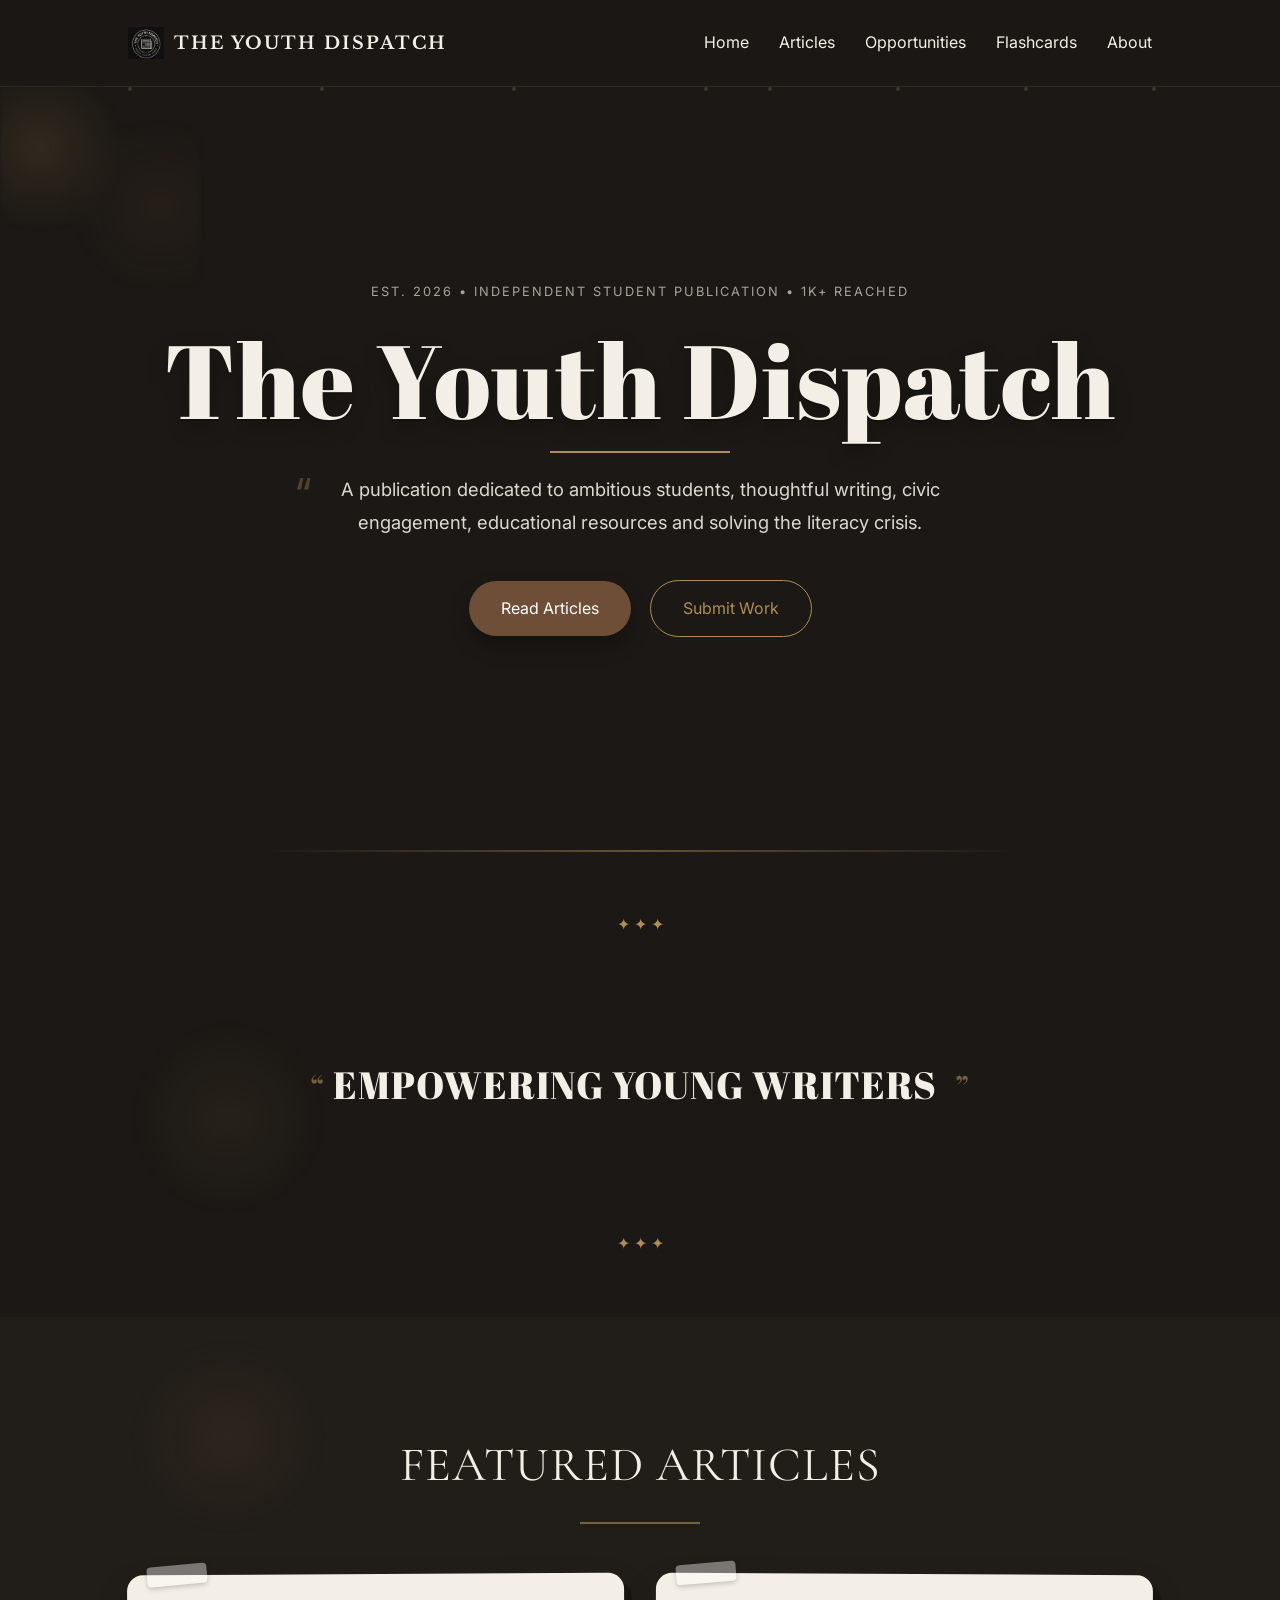
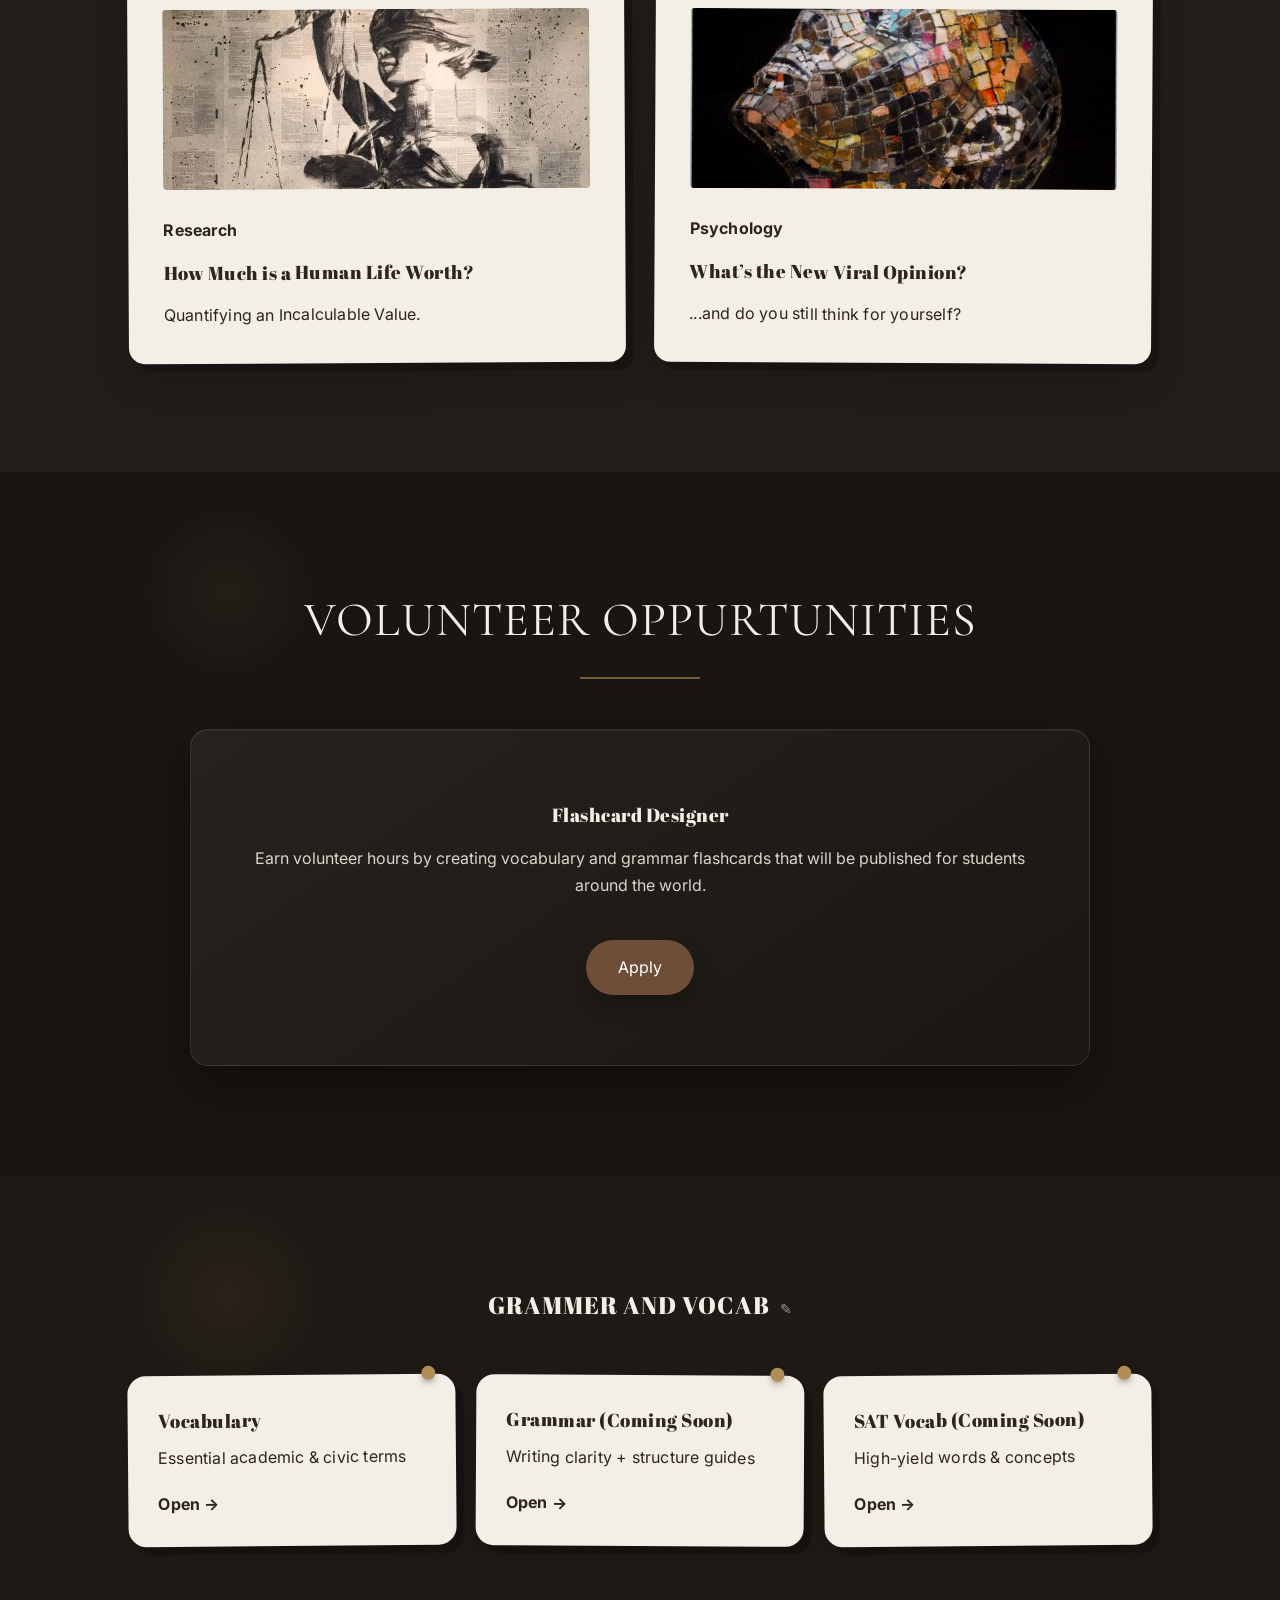
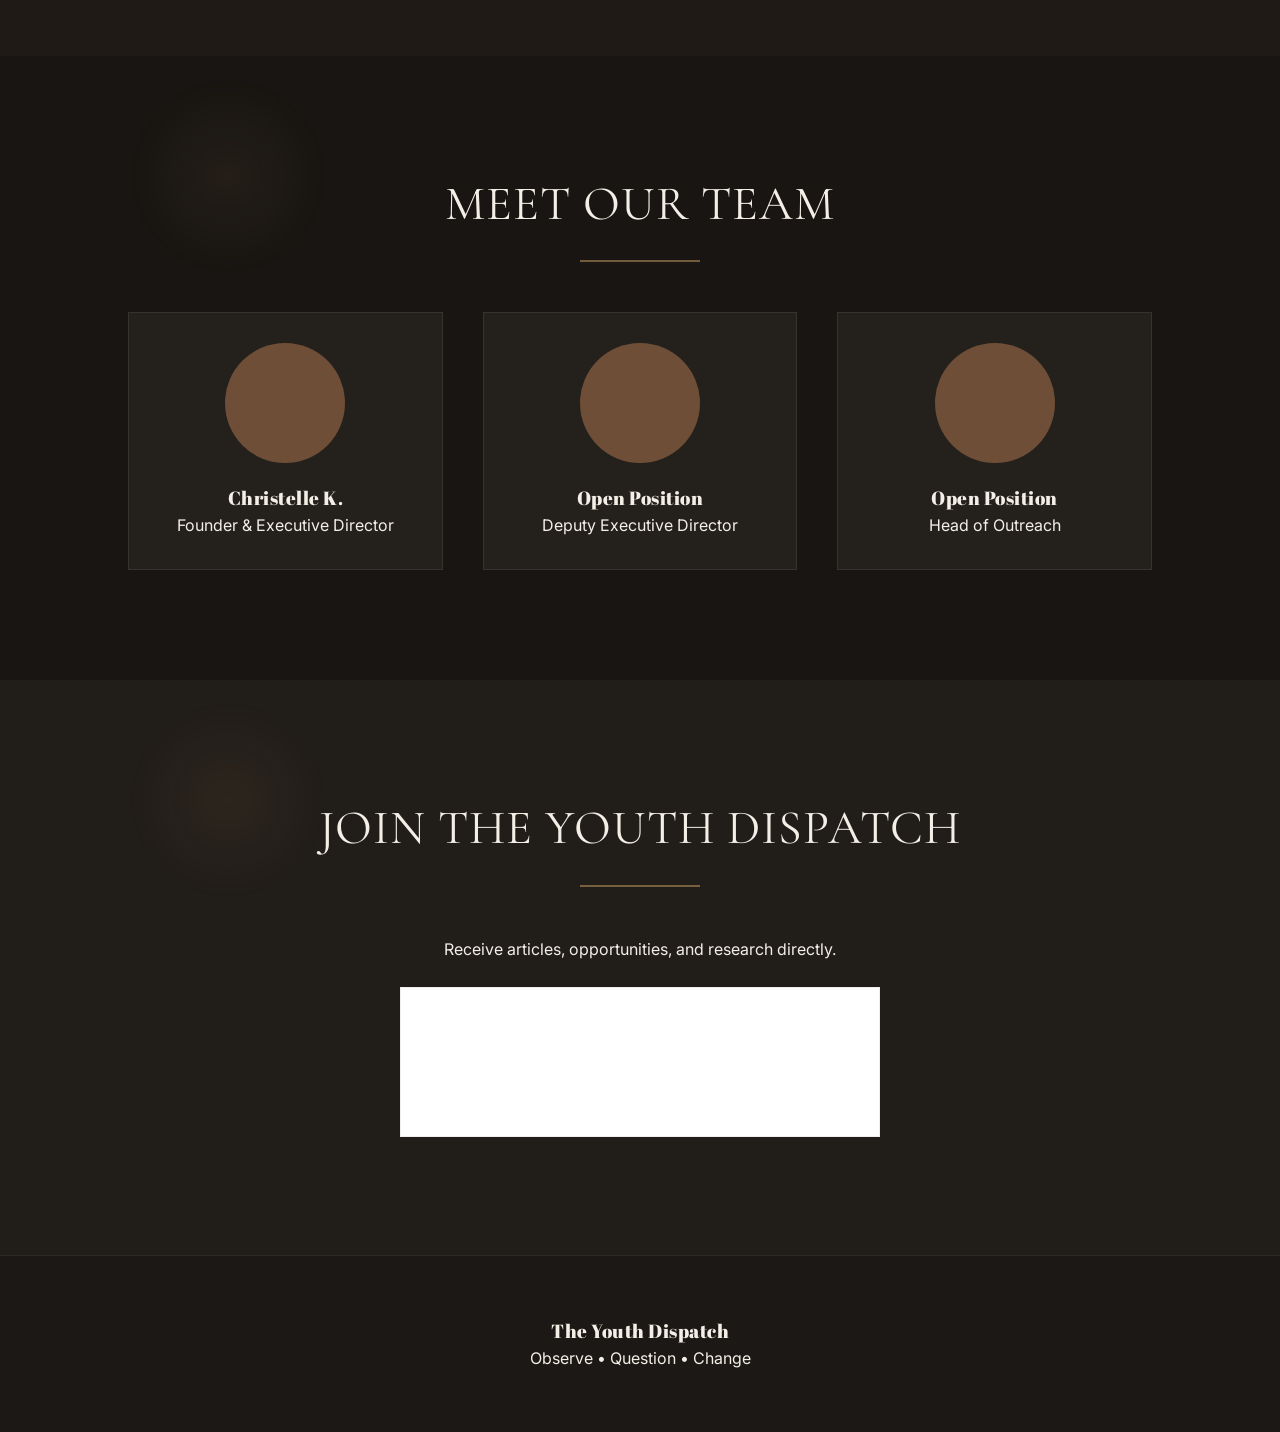
==== index.html @ a137437c "Remove extra newline before closing body tag" ====
<!DOCTYPE html>
<html lang="en">
<head>
<meta charset="UTF-8">
<meta name="viewport" content="width=device-width, initial-scale=1.0">
    
<title>The Youth Dispatch</title>

<link rel="stylesheet" href="style.css">
    
<link href="https://fonts.googleapis.com/css2?family=Abril+Fatface&display=swap" rel="stylesheet">
<link href="https://fonts.googleapis.com/css2?family=Cormorant+Garamond:wght@400;500;600;700&family=Libre+Baskerville:wght@400;700&family=Inter:wght@300;400;500&display=swap" rel="stylesheet">
<link href="https://fonts.googleapis.com/css2?family=Abril+Fatface&display=swap" rel="stylesheet">
</head>

<body>

<nav>
    <div class="logo-container">
    <img src="images/logo.png" class="logo-img">
    <div class="logo">THE YOUTH DISPATCH</div>
</div>

    <ul>
        <li><a href="index.html">Home</a></li>
<li><a href="articles.html">Articles</a></li>
<li><a href="opportunities.html">Opportunities</a></li>
<li><a href="flashcards.html">Flashcards</a></li>
<li><a href="about.html">About</a></li>
    </ul>
</nav>

<section class="hero">
<div class="particles">
  <span></span>
  <span></span>
  <span></span>
  <span></span>
  <span></span>
  <span></span>
  <span></span>
  <span></span>
</div>
    <div class="hero-content">

        <p class="edition">
 EST. 2026 • INDEPENDENT STUDENT PUBLICATION • 1K+ REACHED
</p>
        <h1>
           The Youth Dispatch
        </h1>

        <p class="subtitle">
            A publication dedicated to ambitious students,
            thoughtful writing, civic engagement,
            educational resources and solving the literacy crisis.
        </p>

<div class="hero-buttons">
    <a href="articles.html" class="btn">Read Articles</a> 
    <a href="submit.html" class="outline-btn">Submit Work</a> 
</div>
    </div>

</section>
    
<div class="divider">
✦ ✦ ✦
</div>
    
<section class="quote">

    <h2>
    Empowering Young Writers
    </h2>

</section>
    
<div class="divider">
✦ ✦ ✦
</div>
    
<section class="featured reveal">

    <h2>Featured Articles</h2>

    <div class="cards">

       <div class="cards">

    <a href="articles/human-life-value.html" class="card">
        <img src="images/life-worth.jpg" class="article-thumb">
        <span>Research</span>
        <h3>How Much is a Human Life Worth?</h3>
        <p>Quantifying an Incalculable Value.</p>
    </a>

    <a href="articles/viral-opinion.html" class="card">
        <img src="images/viral-opinion.jpg" class="article-thumb">
        <span>Psychology</span>
        <h3>What’s the New Viral Opinion?</h3>
        <p>...and do you still think for yourself?</p>
    </a>

</div>

</section>

<section class="opportunity">

    <h2>Volunteer Oppurtunities</h2>

    <div class="opportunity-card">
        <h3>Flashcard Designer</h3>

        <p>
          Earn volunteer hours by creating vocabulary and grammar flashcards that will be published for students around the world.
        </p>

        <a href="https://docs.google.com/forms/d/e/1FAIpQLSemqC6NkxtMwnNIuoJv3uPLHJVHz5WD8I9kHKf4zxJgPSCjNw/viewform?usp=sharing&ouid=114532256210202886837" class="btn">Apply</a>
    </div>

</section>

<section class="index-section reveal">

    <h2>Grammer and Vocab</h2>

    <div class="index-grid">

        <a href="vocabulary.html" class="index-card">
            <h3>Vocabulary</h3>
            <p>Essential academic & civic terms</p>
            <span>Open →</span>
        </a>

        <a href="grammar.html" class="index-card">
            <h3>Grammar (Coming Soon)</h3>
            <p>Writing clarity + structure guides</p>
            <span>Open →</span>
        </a>

        <a href="sat.html" class="index-card">
            <h3>SAT Vocab (Coming Soon)</h3>
            <p>High-yield words & concepts</p>
            <span>Open →</span>
        </a>

    </div>

</section>

<section class="contributors reveal">

    <h2>Meet Our Team</h2>

    <div class="contributors-grid">

        <div class="person">
            <div class="circle"></div>
            <h3>Christelle K.</h3>
            <p>Founder & Executive Director</p>
        </div>

        <div class="person">
            <div class="circle"></div>
            <h3>Open Position</h3>
            <p>Deputy Executive Director</p>
        </div>

        <div class="person">
            <div class="circle"></div>
            <h3>Open Position</h3>
            <p>Head of Outreach</p>
        </div>
        
    </div>

</section>

<section class="newsletter">

    <h2>Join The Youth Dispatch</h2>

    <p>Receive articles, opportunities, and research directly.</p>

    <div style="max-width: 480px; margin: 0 auto;">
        <iframe 
            src="https://theyouthdispatch.substack.com/embed"
            style="width: 100%; height: 150px; border: 1px solid #EEE; background: white;"
            frameborder="0"
            scrolling="no">
        </iframe>
    </div>

</section>

<footer>

    <h3>The Youth Dispatch</h3>

    <p>
        Observe • Question • Change
    </p>

</footer>
<script>
const reveals = document.querySelectorAll(".reveal");

window.addEventListener("scroll", () => {
    for (let el of reveals){
        const top = el.getBoundingClientRect().top;
        const windowHeight = window.innerHeight;

        if(top < windowHeight - 100){
            el.classList.add("active");
        }
    }
});
</script>

</body>
</html>
---- style.css ----
:root{
    --background:#1b1815;
    --secondary:#27221d;

    --paper:#f4efe6;
    --paper-dark:#e4dbcc;

    --brown:#6f4e37;
    --gold:#b08d57;

    --text:#2d241c;
}

*{
    margin:0;
    padding:0;
    box-sizing:border-box;
}

html{
    scroll-behavior:smooth;
}

body{
    background:var(--background);
    color:var(--paper);
    font-family:'Inter',sans-serif;
}

h1, h2, h3{
    font-family:'Abril Fatface', serif;
    letter-spacing:0.5px;
    font-weight:400;
}

nav{
    display:flex;
    justify-content:space-between;
    align-items:center;

    padding:25px 10%;

    border-bottom:1px solid rgba(255,255,255,.08);

    position:sticky;
    top:0;

    z-index:9999;

    backdrop-filter:blur(10px);
    background:rgba(27,24,21,.95);
}

.logo{
    font-family:'Libre Baskerville', serif;
    letter-spacing:2px;
    font-size:1.1rem;
    font-weight:700;
}

nav ul{
    display:flex;
    gap:30px;
    list-style:none;
    align-items:center;
}

nav ul li{
    position:relative;
}

nav a{
    color:var(--paper);
    text-decoration:none;

    display:inline-block;
    position:relative;

    padding:5px 0;
}

nav a::after{
    content:"";
    position:absolute;

    left:0;
    bottom:0;

    width:100%;
    height:2px;

    background:var(--gold);

    transform:scaleX(0);
    transform-origin:left;

    transition:transform .3s ease;
}

nav a:hover::after{
    transform:scaleX(1);
}
.hero{
    min-height:85vh;

    display:flex;
    justify-content:center;
    align-items:center;

    text-align:center;

    padding:40px;
    
     position:relative;
    overflow:hidden;
}

.hero::before{
    content:"";
    position:absolute;
    inset:0;
    background:
        radial-gradient(circle at 20% 30%, rgba(176,141,87,.15), transparent 40%),
        radial-gradient(circle at 80% 60%, rgba(111,78,55,.12), transparent 45%);
    pointer-events:none;
}

.hero::after{
    content:"";
    position:absolute;
    bottom:0;
    left:50%;
    transform:translateX(-50%);
    width:60%;
    height:2px;
    background:linear-gradient(90deg, transparent, var(--gold), transparent);
    opacity:.5;
}

.hero-content{
    max-width:1200px;
    margin-top:-20px;
}

.edition{
    color:rgba(244,239,230,.65);
    letter-spacing:2px;
    font-size:.8rem;
    margin-bottom:25px;
    text-transform:uppercase;
}

.hero h1{
    font-family:'Abril Fatface', serif;

    font-size:clamp(4.5rem, 9vw, 6.5rem);
    
    font-weight:400;

    line-height:1;

    margin-bottom:20px;

    letter-spacing:1px;

    animation:fadeUp 1.5s ease;

    text-shadow:
        0 2px 0 rgba(0,0,0,.2),
        0 8px 20px rgba(0,0,0,.25);
}

.hero h1::after{
    content:"";

    display:block;

    width:180px;
    height:2px;

    background:var(--gold);

    margin:20px auto;
}

@keyframes fadeUp{
    from{
        opacity:0;
        transform:translateY(40px);
    }

    to{
        opacity:1;
        transform:translateY(0);
    }
}

.subtitle{
    font-size:1.15rem;
    line-height:1.8;
    opacity:.9;
    max-width:650px;
    margin:0 auto;
    padding:0 10px;
    position:relative;
}

.subtitle::before{
    content:"“";
    font-size:3rem;
    color:var(--gold);
    position:absolute;
    left:-20px;
    top:-20px;
    opacity:.4;
}

.hero-buttons{
    margin-top:40px;
}

.btn{
    background:var(--brown);
    color:white;

    padding:15px 32px;

    border:none;
    cursor:pointer;

    text-decoration:none;

    display:inline-block;

    border-radius:999px; /* THIS makes it fully round pill style */

    transition:.3s ease;

    box-shadow:0 10px 20px rgba(0,0,0,.25);
}

.btn:hover{
    transform:translateY(-4px) scale(1.03);
    background:#5a3d2c;
}

.outline-btn{
    border:1px solid var(--gold);
    color:var(--gold);

    padding:15px 32px;

    text-decoration:none;

    margin-left:15px;

    display:inline-block;

    border-radius:999px;

    transition:.3s ease;
}

.outline-btn:hover{
    background:var(--gold);
    color:black;

    transform:translateY(-4px) scale(1.03);
}
section{
    padding:110px 10%;
    position:relative;
}

.quote{
    text-align:center;
    padding:60px 10%;
    margin:0;
}

.quote h2{
    font-size:2.4rem;
    max-width:700px;
    margin:auto;
    line-height:1.4;
}

.quote h2::before,
.quote h2::after{
    content:"“";
    color:var(--gold);
    font-size:2rem;
    opacity:.6;
}

.quote h2::after{
    content:"”";
}

.featured h2,
.opportunity h2,
.flashcards h2,
.contributors h2,
.newsletter h2{
    text-align:center;
    margin-bottom:50px;

    font-family:'Cormorant Garamond',serif;
    font-size:3rem;
}

.cards{
    display:grid;
    grid-template-columns:repeat(auto-fit,minmax(300px,1fr));
    gap:30px;
}

.card::before{
    content:"";

    position:absolute;

    top:0;
    left:0;

    width:100%;
    height:4px;

    background:var(--gold);
}

.card{
    background:#f4efe6;
    color:#2d241c;

    padding:35px;

    border-radius:18px;

    position:relative;

    box-shadow:
        8px 8px 0 rgba(0,0,0,.25),
        0 15px 35px rgba(0,0,0,.15);

    transform:rotate(-0.5deg);

    transition:.3s ease;
}

.card::before{
    content:"";

    position:absolute;
    top:-10px;
    left:20px;

    width:60px;
    height:20px;

    background:rgba(255,255,255,.4);

    transform:rotate(-5deg);

    border-radius:4px;

    box-shadow:0 2px 5px rgba(0,0,0,.2);
}

.card:hover{
    transform:translateY(-10px) rotate(0deg);
}

.card span{
    color:var(--brown);
    font-weight:bold;
}

.card h3{
    margin:15px 0;
}

.resource-grid{
    display:grid;
    grid-template-columns:repeat(auto-fit,minmax(220px,1fr));
    gap:25px;
}

.resource-card{
    background:var(--paper-dark);

    color:var(--text);

    padding:40px;

    text-align:center;

    transition:.3s;
}

.resource-card:hover{
    transform:translateY(-8px);
}

.contributors-grid{
    display:grid;
    grid-template-columns:repeat(auto-fit,minmax(250px,1fr));
    gap:40px;

    text-align:center;
}

.circle{
    width:120px;
    height:120px;

    background:var(--brown);

    border-radius:50%;

    margin:auto;
    margin-bottom:20px;
}

.newsletter{
    text-align:center;
}

.newsletter p{
    margin-bottom:25px;
}

.newsletter input{
    padding:15px;

    width:300px;

    max-width:90%;

    margin-bottom:20px;
}

footer{
    text-align:center;

    padding:60px;

    border-top:1px solid rgba(255,255,255,.08);
}

@media(max-width:768px){
    
.hero h1{
    font-size:4rem;
}

nav{
    flex-direction:column;
    gap:20px;
}

nav ul{
    flex-wrap:wrap;
    justify-content:center;
}
}

.particles{
    position:absolute;
    inset:0;
    overflow:hidden;
}

.particles span{
    position:absolute;
    width:4px;
    height:4px;
    background:rgba(184,141,87,.25); /* gold ink dust */
    border-radius:50%;
    animation:floatDust 18s linear infinite;
}

.particles span:nth-child(1){left:10%;animation-delay:0s;}
.particles span:nth-child(2){left:25%;animation-delay:3s;}
.particles span:nth-child(3){left:40%;animation-delay:6s;}
.particles span:nth-child(4){left:55%;animation-delay:9s;}
.particles span:nth-child(5){left:70%;animation-delay:12s;}
.particles span:nth-child(6){left:80%;animation-delay:4s;}
.particles span:nth-child(7){left:90%;animation-delay:8s;}
.particles span:nth-child(8){left:60%;animation-delay:2s;}

@keyframes floatDust{
    from{
        transform:translateY(100vh);
        opacity:0;
    }

    20%{
        opacity:1;
    }

    to{
        transform:translateY(-100px);
        opacity:0;
    }
}

.divider{
    text-align:center;
    margin:60px 0;
    position:relative;
    color:var(--gold);
}

.divider::before{
    content:"";
    position:absolute;
    top:50%;
    left:50%;
    transform:translate(-50%,-50%);

    width:60%;
    height:20px;

    background:
        repeating-linear-gradient(
            45deg,
            rgba(0,0,0,.05),
            rgba(0,0,0,.05) 2px,
            transparent 2px,
            transparent 6px
        );

    opacity:.2;
}

.reveal{
    opacity:0;
    transform:translateY(30px);
    transition:all .7s ease;
}

.reveal.active{
    opacity:1;
    transform:translateY(0);
}
.featured{
    background:#211d19;
}

.opportunity{
    background:#181512;
}

.contributors{
    background:#181512;
}

.newsletter{
    background:#211d19;
}
.featured h2::after,
.opportunity h2::after,
.contributors h2::after,
.newsletter h2::after{
    content:"";

    display:block;

    width:120px;
    height:2px;

    background:var(--gold);

    margin:18px auto 0;
}

.opportunity-card h3{
    color: var(--paper);
}

.opportunity-card .btn{
    margin-top:10px;
}

.article-thumb{
    width:100%;
    height:180px;

    object-fit:cover;

    margin-bottom:20px;

    border-radius:4px;
}

.card:hover .article-thumb{
    transform:scale(1.03);
    transition:.3s ease;
}
.index-section{
    text-align:center;
}

.index-grid{
    display:grid;
    grid-template-columns:repeat(auto-fit,minmax(220px,1fr));
    gap:20px;
    margin-top:50px;
}

.index-card::before{
    content:"";

    position:absolute;
    top:-8px;
    right:20px;

    width:14px;
    height:14px;

    background:#b08d57;

    border-radius:50%;

    box-shadow:0 3px 6px rgba(0,0,0,.3);
}

.card, .index-card, .opportunity-card, input, button{
    border-radius:16px;
}

.index-card{
    background:#f4efe6;
    color:#2d241c;

    padding:30px;

    border-radius:18px;

    box-shadow:
        8px 8px 0 rgba(0,0,0,.25),
        0 12px 30px rgba(0,0,0,.12);

    position:relative;

    transition:.3s ease;

    transform:rotate(0.6deg);
}

.index-card:nth-child(even){
    transform:rotate(-0.6deg);
}

.index-card:hover{
    transform:translateY(-8px) rotate(0deg);
}

.index-card h3{
    margin-bottom:10px;
    color:#6f4e37;
}

.index-card span{
    display:block;
    margin-top:20px;
    font-weight:bold;
    color:#b08d57;
}

body::before{
    content:"";
    position:fixed;
    inset:0;
    pointer-events:none;
    z-index:-1;

    background:
    radial-gradient(rgba(255,255,255,.08) 1px, transparent 1px);

    background-size:6px 6px;

    opacity:.04;
}

body::after{
    content:"";
    position:fixed;
    inset:0;
    pointer-events:none;
    z-index:-1;

    background-image:
        url("https://www.transparenttextures.com/patterns/paper-fibers.png");

    opacity:0.05;
}

body{
    line-height:1.6;
}

section{
    padding:110px 10%;
    position:relative;
}

h2{
    letter-spacing:1px;
    text-transform:uppercase;
}
.logo-container{
    display:flex;
    align-items:center;
    gap:10px;
}

.logo-img{
    width:36px;
    height:36px;

    object-fit:contain;

    image-rendering: -webkit-optimize-contrast;
    image-rendering: crisp-edges;
}

.index-section{
    text-align:center;
    background:#1f1a16;
}

.opportunity-card{
    background: linear-gradient(145deg, #27221d, #1a1612);
    text-align:center;

    padding:70px 50px;

    border:1px solid rgba(255,255,255,.10);
    border-radius:18px;

    max-width:900px;
    margin:0 auto;

    box-shadow:
        0 20px 50px rgba(0,0,0,.35),
        inset 0 1px 0 rgba(255,255,255,.05);
}

.opportunity-card h3{
    color: var(--paper);
    margin-bottom:15px;
}

.opportunity-card p{
    color: rgba(244, 239, 230, 0.88);
    line-height:1.7;
    margin-bottom:30px;
}

.index-card:nth-child(odd){
    transform:rotate(-0.5deg);
}

.index-card:nth-child(even){
    transform:rotate(0.5deg);
}

.person{
    background:rgba(244,239,230,0.05);
    padding:30px;
    border:1px solid rgba(255,255,255,.08);
    transition:.3s;
}

.person:hover{
    transform:translateY(-6px);
    background:rgba(244,239,230,0.08);
}

section::before{
    content:"";
    position:absolute;
    width:200px;
    height:200px;
    background:radial-gradient(circle, rgba(176,141,87,.08), transparent 70%);
    top:20px;
    left:10%;
    filter:blur(2px);
    pointer-events:none;
}

h2{
    position:relative;
}

h2::after{
    content:"✎";
    font-size:14px;
    margin-left:10px;
    opacity:.6;
}

.card,
.index-card{
    transform:rotate(-0.3deg);
    transition:.35s ease;
}

.card:nth-child(even),
.index-card:nth-child(even){
    transform:rotate(0.3deg);
}

.card:hover,
.index-card:hover{
    transform:translateY(-10px) rotate(0deg);
    box-shadow:14px 14px 0 rgba(0,0,0,.25);
}

.index-card{
    text-align:left;
}

.card, .index-card{
    letter-spacing:0.2px;
}

.particles,
.hero::before,
.hero::after{
    pointer-events: none;
}

.card,
.index-card {
    display: block;
    text-decoration: none;
    color: inherit;
}

a.card,
a.index-card {
    display: block;
    text-decoration: none;
    color: #2d241c;
}

.card span,
.card h3,
.card p,
.index-card span,
.index-card h3,
.index-card p {
    color: inherit;
}

.search-bar{
    width:100%;
    max-width:600px;

    padding:18px 25px;

    background:#27221d;
    color:#f4efe6;

    border:1px solid rgba(255,255,255,.1);
    border-radius:999px;

    font-size:1rem;

    outline:none;

    transition:.3s ease;
}

.search-bar:focus{
    border-color:#b08d57;

    box-shadow:0 0 0 3px rgba(176,141,87,.15);
}

.search-bar::placeholder{
    color:rgba(244,239,230,.5);
}

.article{
    max-width:800px;
    margin:auto;
    padding:80px 20px;
}

.article-header{
    text-align:center;
    margin-bottom:50px;
}

.article-category{
    letter-spacing:2px;
    font-size:.8rem;
    opacity:.6;
    text-transform:uppercase;
}

.article-title{
    font-size:3rem;
    margin:20px 0;
    font-family:'Abril Fatface', serif;
}

.article-subtitle{
    font-size:1.2rem;
    opacity:.8;
    margin-bottom:20px;
}

.article-meta{
    font-size:.9rem;
    opacity:.6;
}

.article-hero{
    width:100%;
    border-radius:12px;
    margin:40px 0;
}

.article-content{
    font-size:1.1rem;
    line-height:1.9;
}

.article-content p{
    margin-bottom:24px;
}

.article-image{
    width:100%;
    border-radius:12px;
    margin:30px 0;
    box-shadow:0 10px 30px rgba(0,0,0,.2);
}

/* Substack-style drop cap */
.dropcap::first-letter{
    font-size:3.5rem;
    float:left;
    line-height:1;
    padding-right:10px;
    font-family:'Abril Fatface', serif;
    color:var(--gold);
}

.submit-container{
    max-width:900px;
    margin:auto;
    text-align:center;
    padding:40px 20px;
}

.form-box{
    margin-top:40px;

    background:#211d19;
    border:1px solid rgba(255,255,255,.1);

    padding:20px;

    border-radius:18px;

    box-shadow:0 15px 40px rgba(0,0,0,.25);
}

#form-message{
    margin-top:15px;
    font-size:0.9rem;
}

.flash-hero{
    text-align:center;
    padding:90px 10% 60px;
}

.featured-deck{
    max-width:950px;
    margin:auto;
}

.featured-card{
    display:block;
    background:#f4efe6;
    color:#2d241c;
    padding:60px;
    text-decoration:none;
    border-radius:20px;
    box-shadow:0 18px 40px rgba(0,0,0,.2);
    transition:.3s;
}

.featured-card:hover{
    transform:translateY(-8px);
}

.featured-card span{
    color:#6f4e37;
    font-weight:bold;
    text-transform:uppercase;
    letter-spacing:1px;
}

.featured-card h2{
    margin:18px 0;
}

.open-link{
    margin-top:30px;
    color:#b08d57;
    font-weight:bold;
}

.deck-grid{
    display:grid;
    grid-template-columns:repeat(auto-fit,minmax(320px,1fr));
    gap:30px;
    max-width:950px;
    margin:60px auto;
}

.deck-card{
    background:#f4efe6;
    color:#2d241c;
    padding:40px;
    border-radius:18px;
    text-decoration:none;
    transition:.3s;
}

.deck-card:hover{
    transform:translateY(-8px);
}

.volunteer-banner{
    text-align:center;
    background:#211d19;
    padding:90px 10%;
}

/* FLASHCARD */

.flashcard{

    width:600px;
    height:420px;

    perspective:1400px;

    cursor:pointer;

    margin:auto;

}

.flashcard-inner{

    position:relative;

    width:100%;
    height:100%;

    transition:transform .65s cubic-bezier(.2,.8,.2,1);

    transform-style:preserve-3d;

}

.flashcard.flipped .flashcard-inner{

    transform:rotateY(180deg);

}

.flashcard-front,
.flashcard-back{

    position:absolute;

    width:100%;
    height:100%;

    overflow:hidden;

    border-radius:22px;

    background:#f4efe6;

    box-shadow:
        0 20px 45px rgba(0,0,0,.35);

    backface-visibility:hidden;

}

.flashcard-back{

    transform:rotateY(180deg);

}

.flashcard img{

    width:100%;
    height:100%;

    object-fit:contain;

    display:block;

}

.flashcard:hover{

    transform:translateY(-4px);

    transition:.25s;

}
.volunteer-banner p{
    max-width:650px;
    margin:25px auto;
}
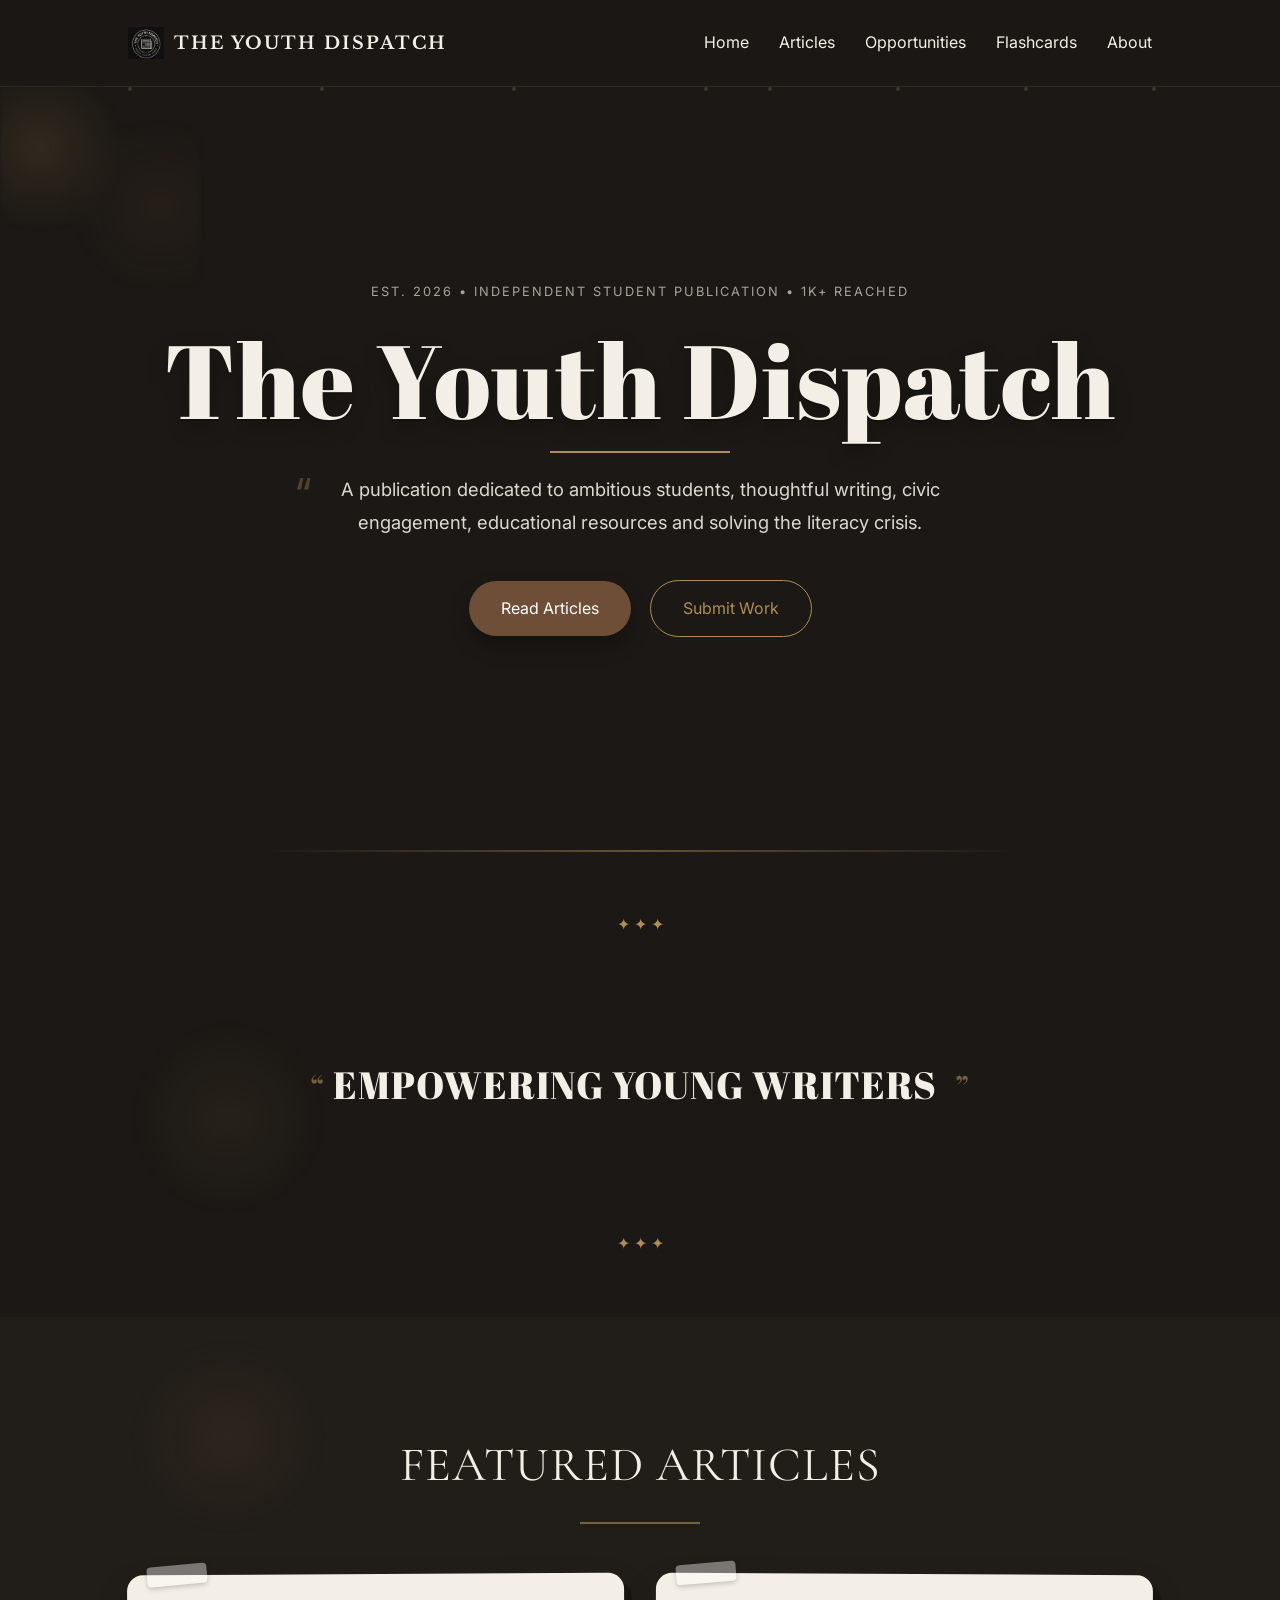
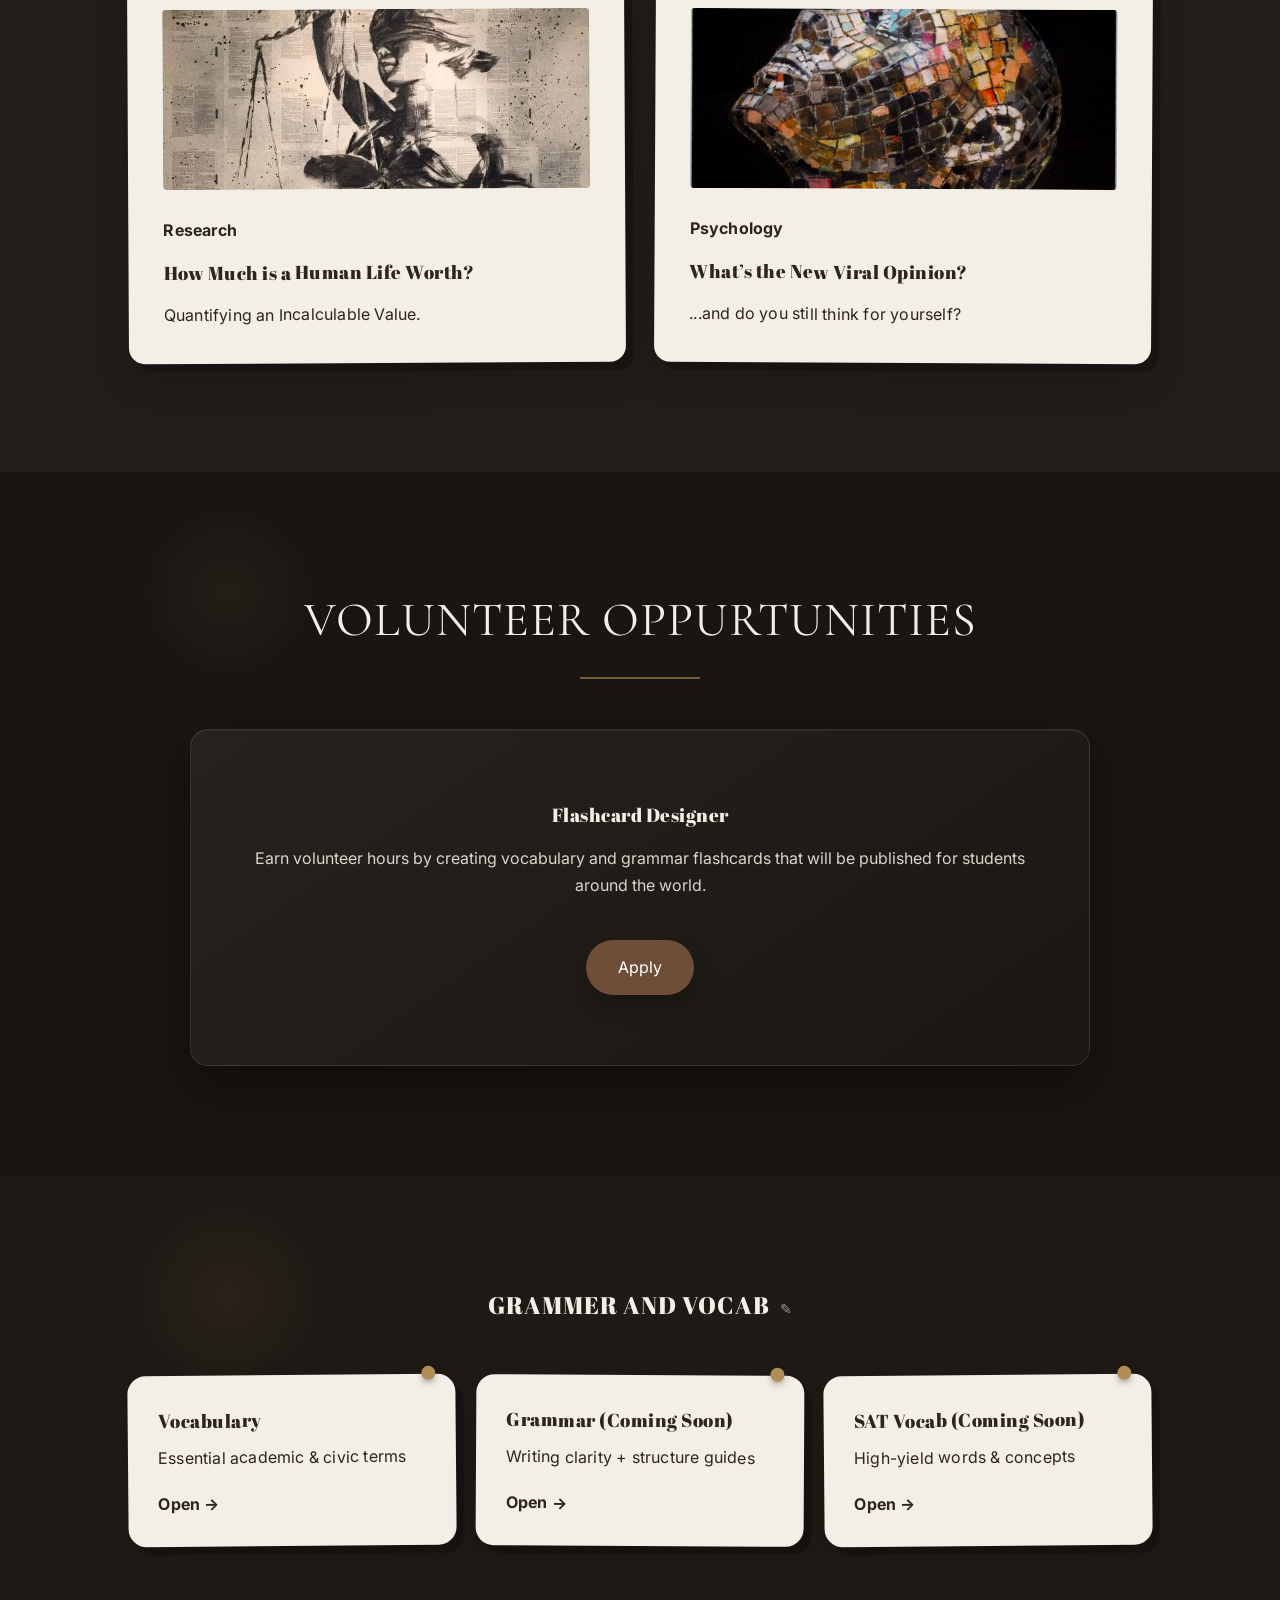
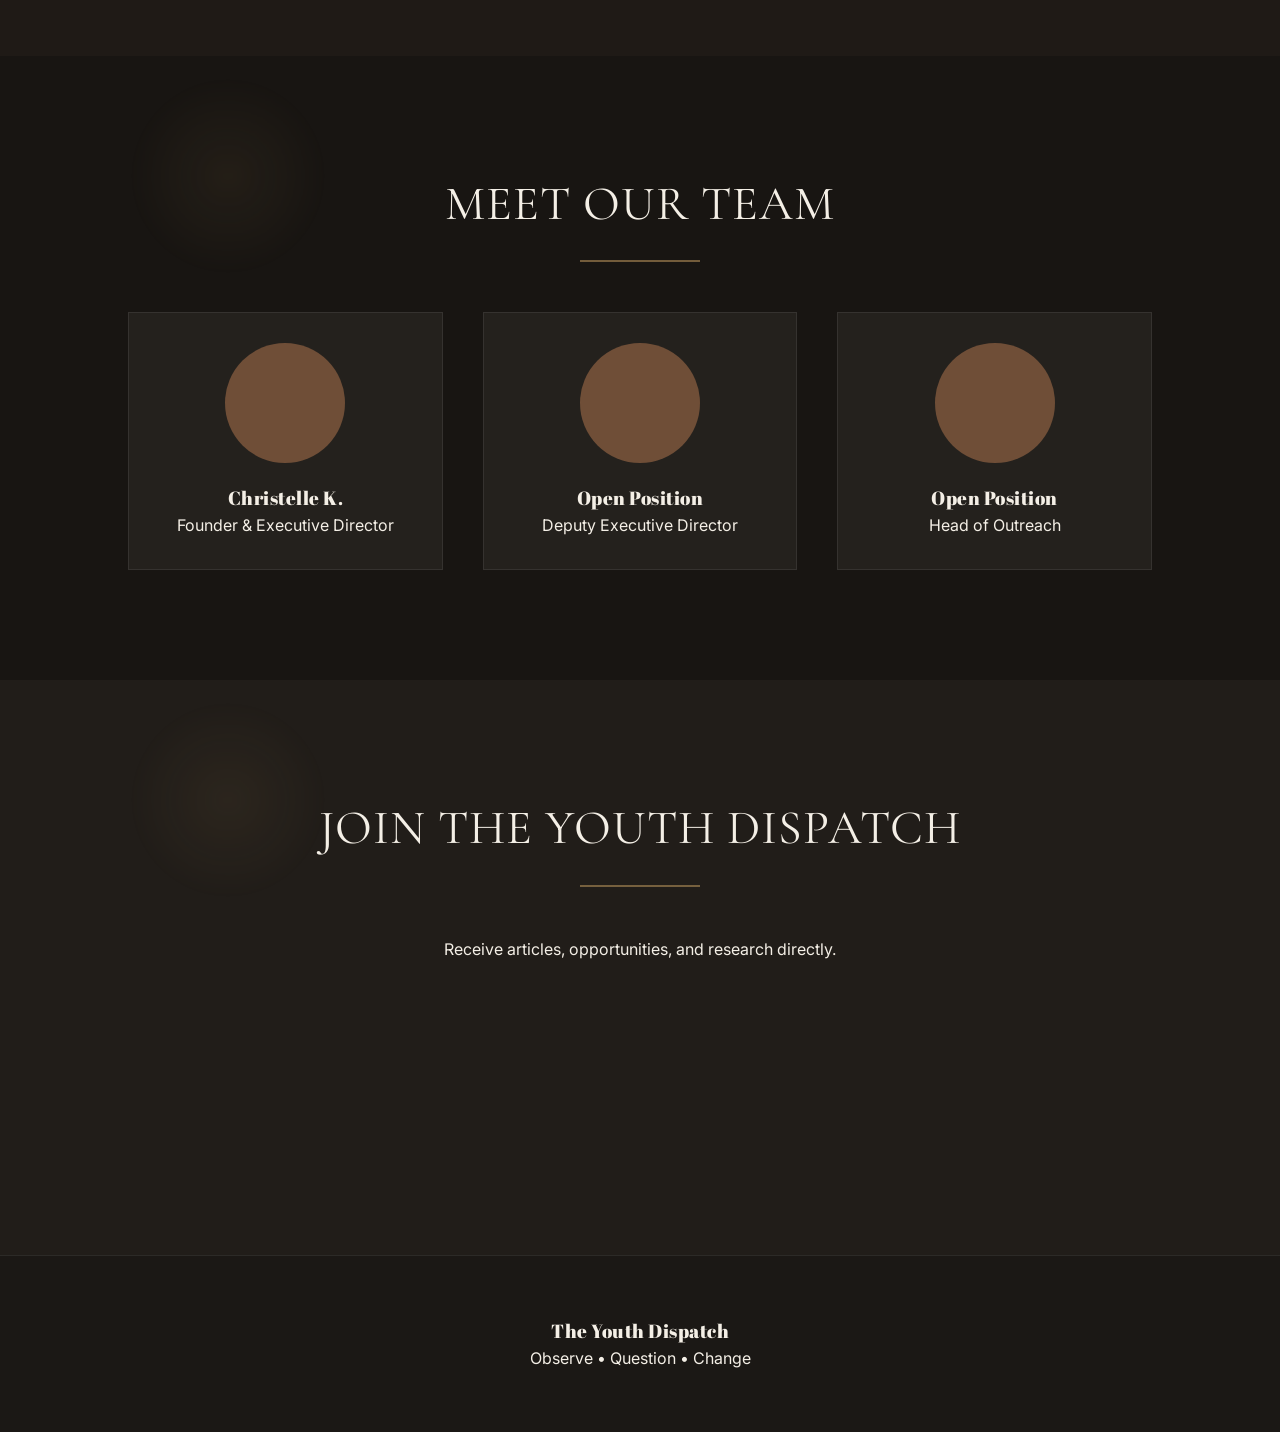
==== commit 3d3c76d0: "Modify iframe for embedded content Updated iframe source and styles for transparency." ====
--- a/index.html
+++ b/index.html
@@ -186,8 +186,8 @@
 
     <div style="max-width: 480px; margin: 0 auto;">
         <iframe 
-            src="https://theyouthdispatch.substack.com/embed"
-            style="width: 100%; height: 150px; border: 1px solid #EEE; background: white;"
+            src="https://theyouthdispatch.substack.com/embed?transparent=1&light=1"
+            style="width: 100%; height: 150px; border: 0; background: transparent;"
             frameborder="0"
             scrolling="no">
         </iframe>
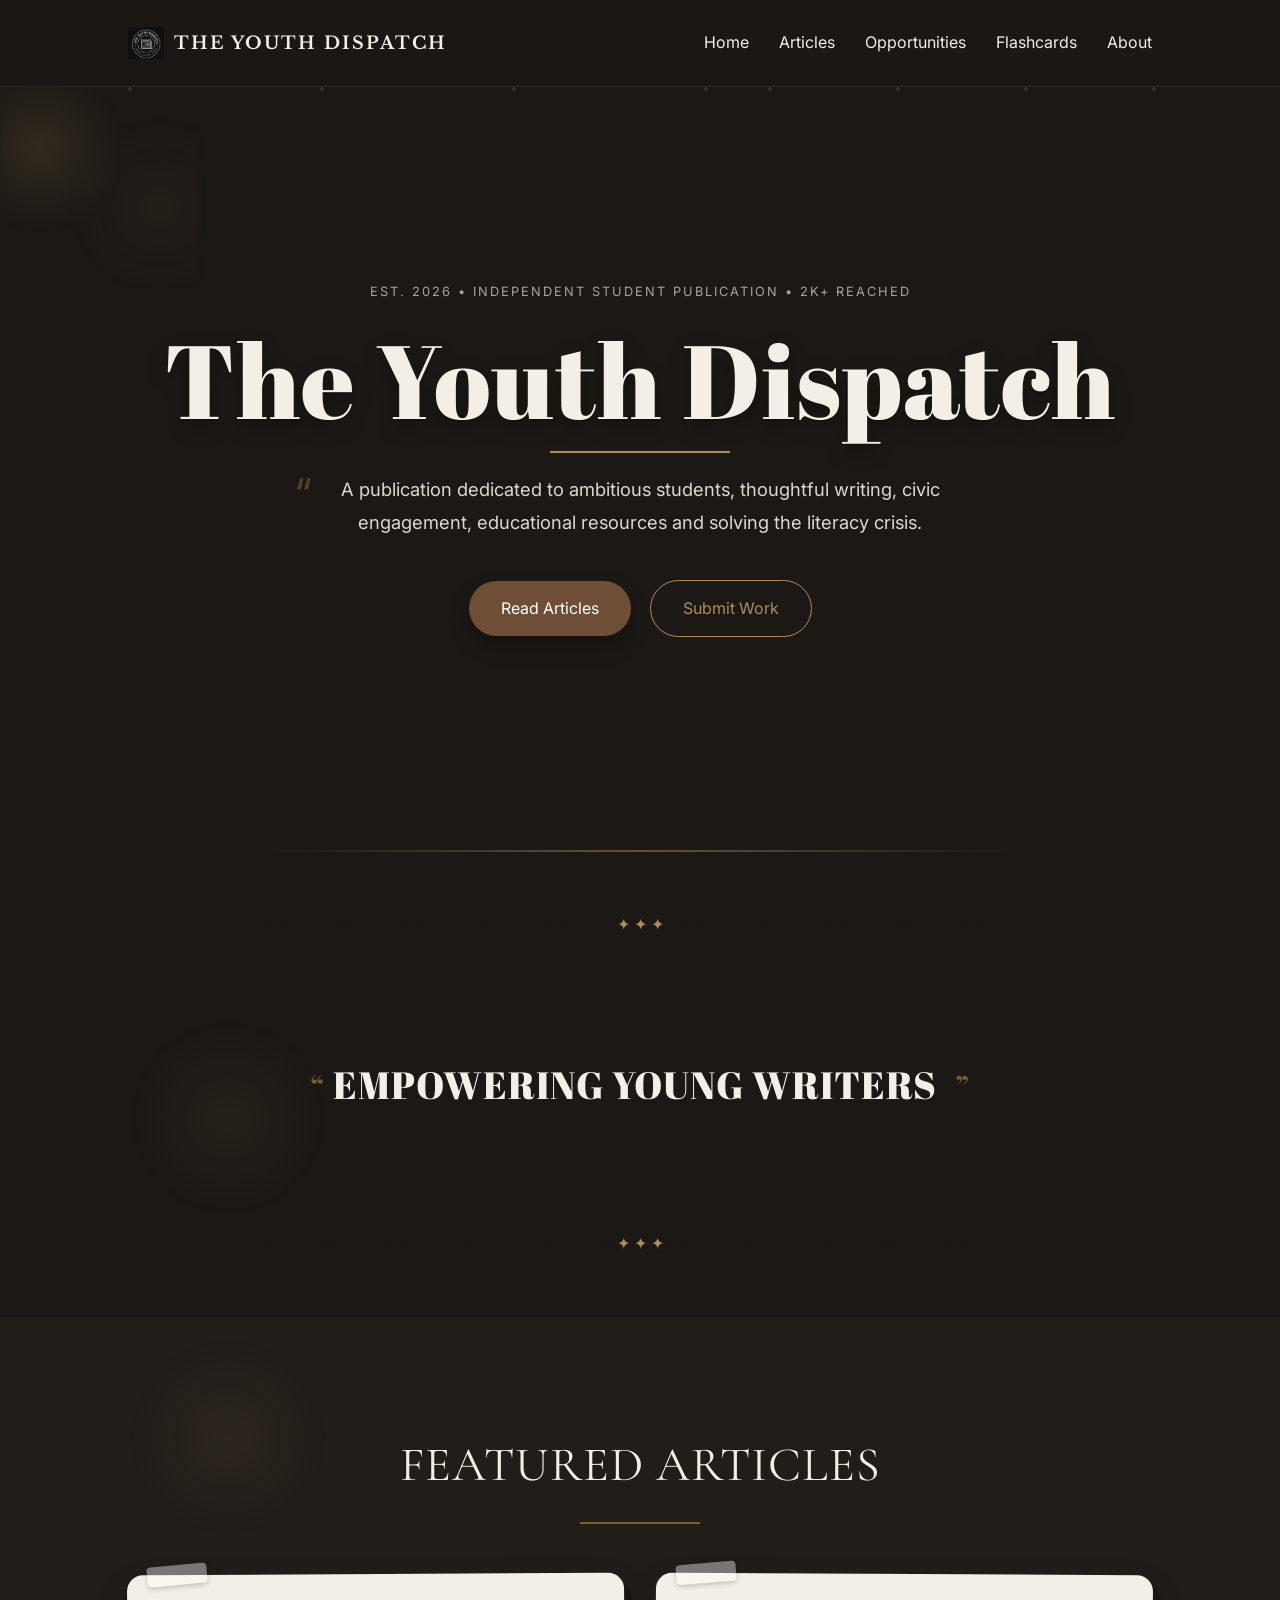
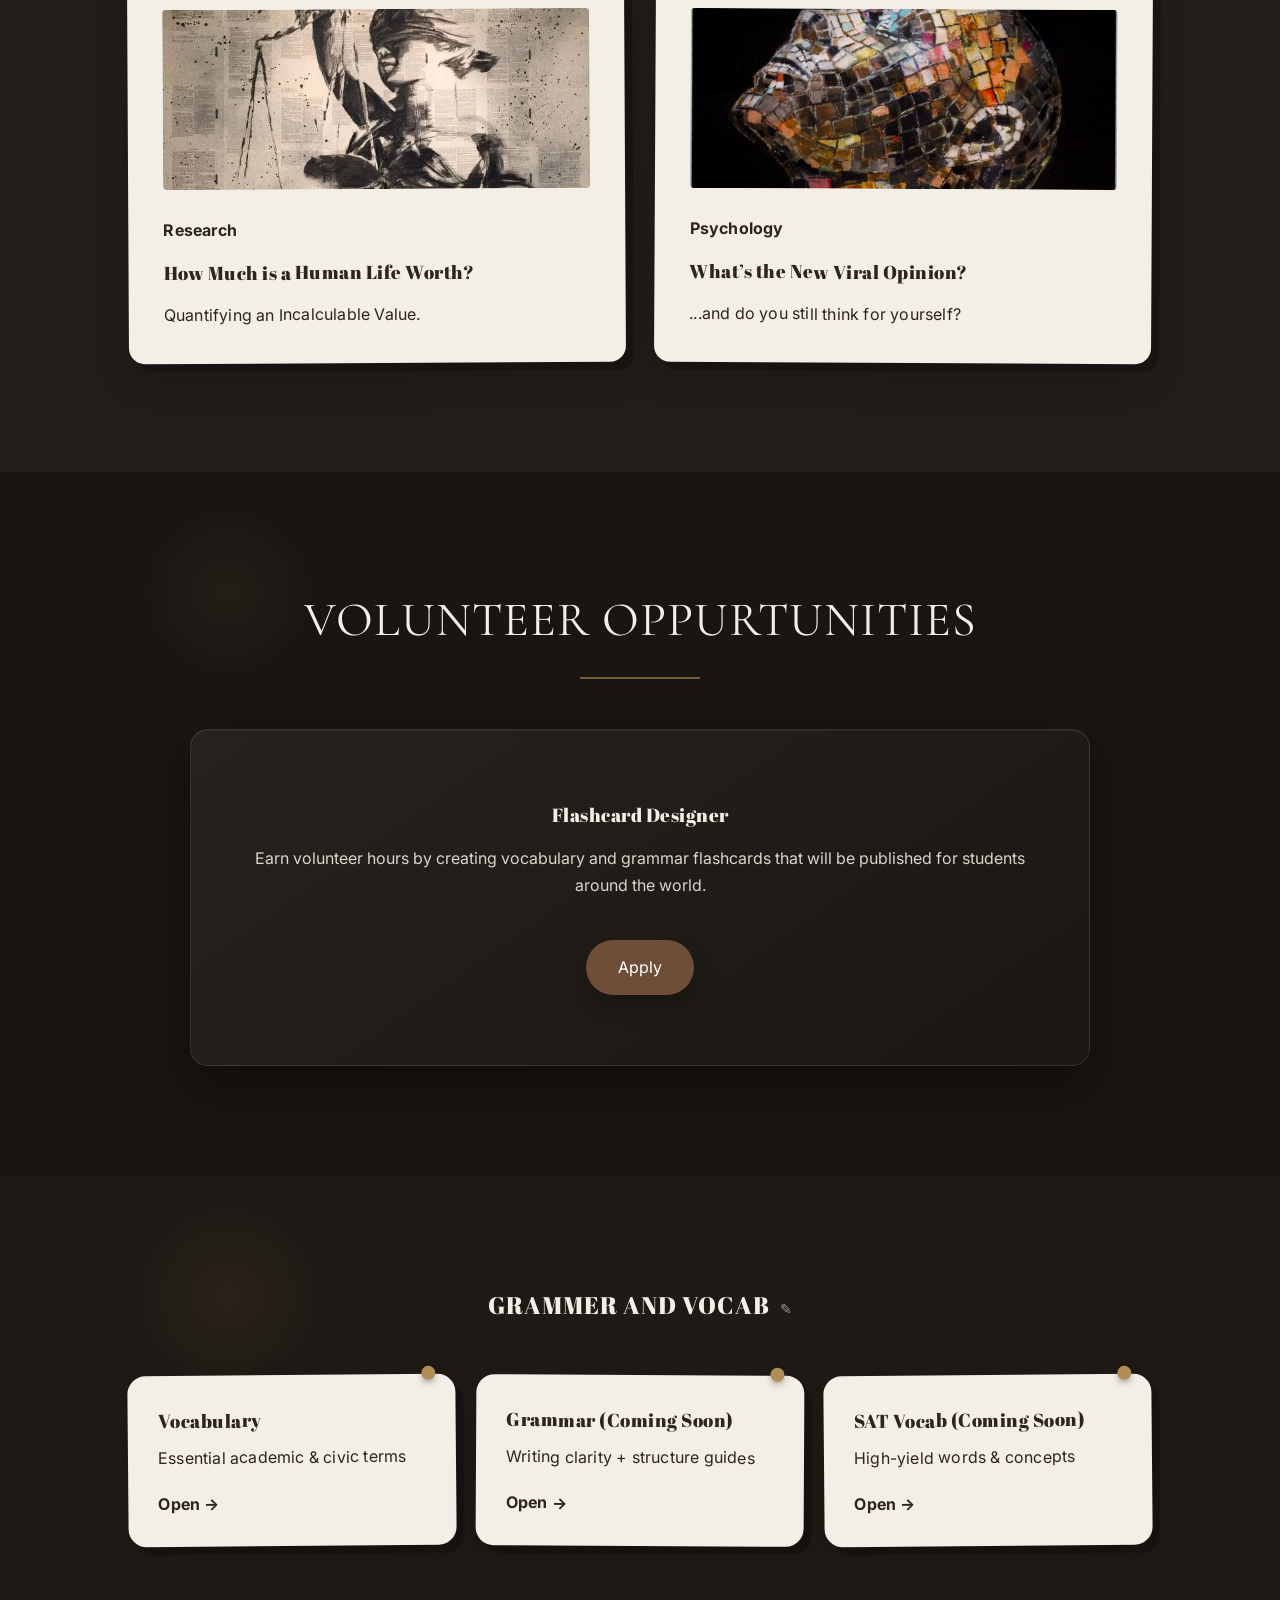
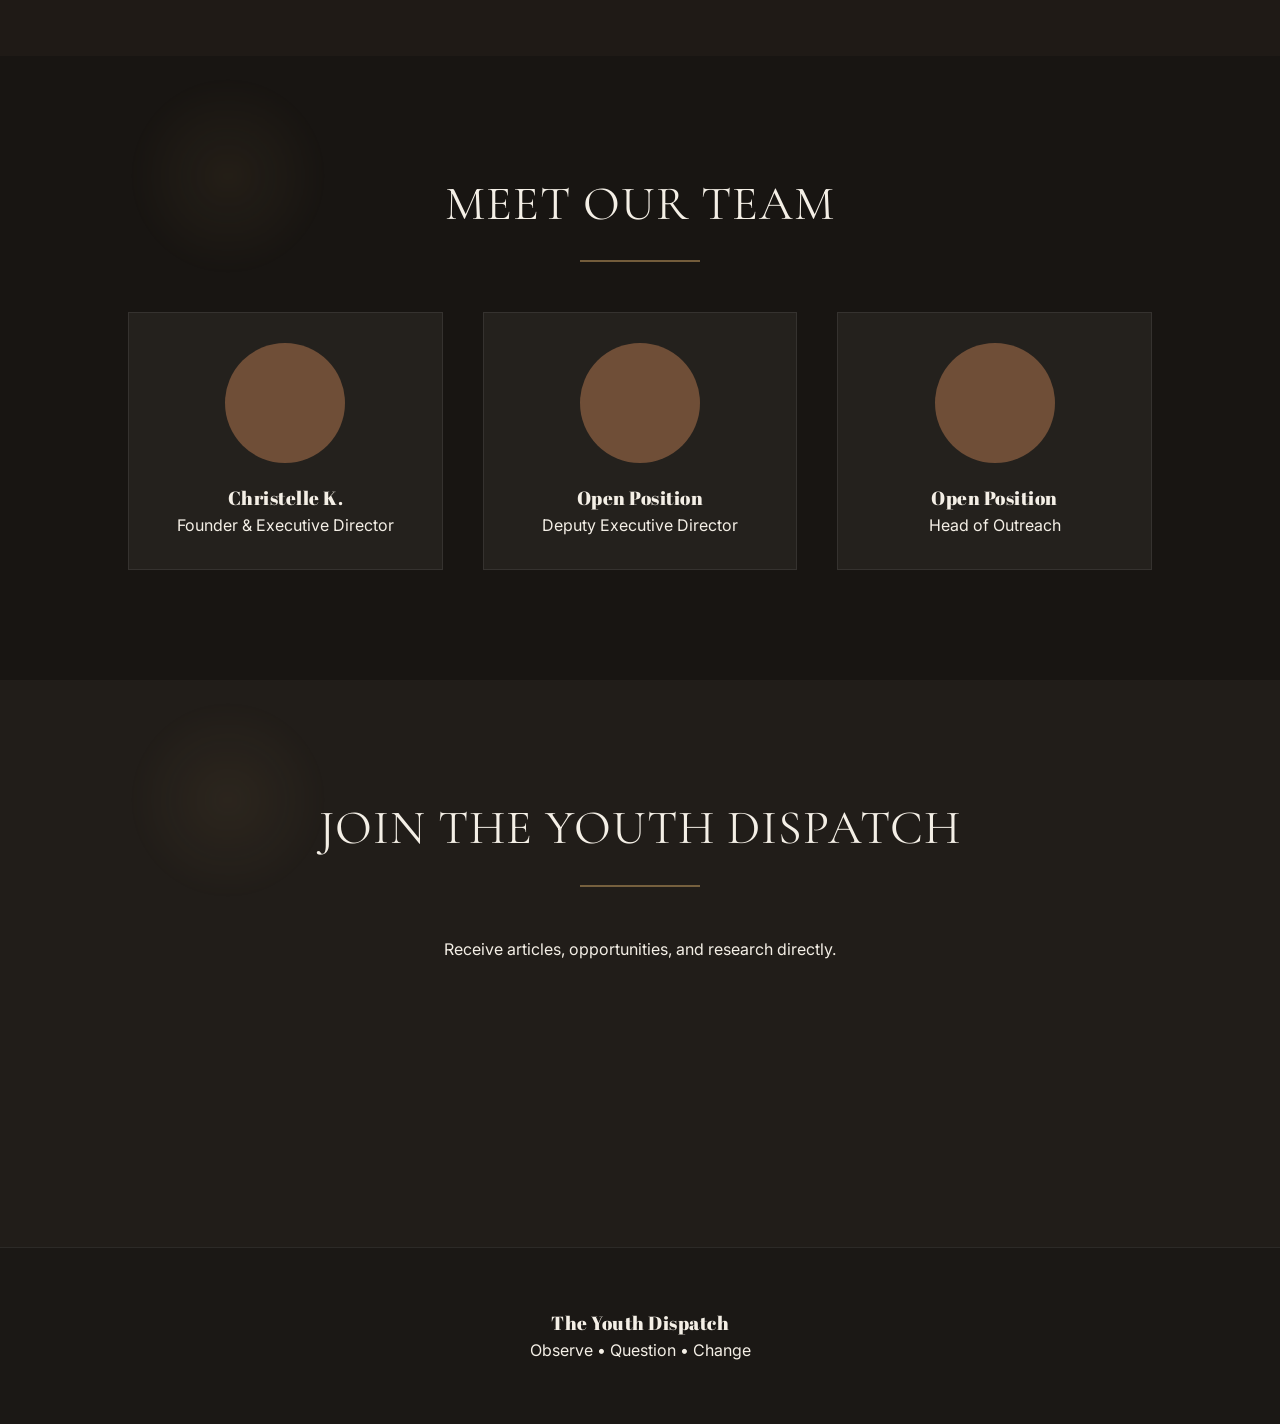
==== commit 529b16bb: "Update reach count in hero content" ====
--- a/index.html
+++ b/index.html
@@ -44,7 +44,7 @@
     <div class="hero-content">
 
         <p class="edition">
- EST. 2026 • INDEPENDENT STUDENT PUBLICATION • 1K+ REACHED
+ EST. 2026 • INDEPENDENT STUDENT PUBLICATION • 2K+ REACHED
 </p>
         <h1>
            The Youth Dispatch
@@ -184,10 +184,9 @@
 
     <p>Receive articles, opportunities, and research directly.</p>
 
-    <div style="max-width: 480px; margin: 0 auto;">
+    <div class="substack-container">
         <iframe 
-            src="https://theyouthdispatch.substack.com/embed?transparent=1&light=1"
-            style="width: 100%; height: 150px; border: 0; background: transparent;"
+            src="https://theyouthdispatch.substack.com/embed?transparent=1"
             frameborder="0"
             scrolling="no">
         </iframe>
--- a/style.css
+++ b/style.css
@@ -1129,3 +1129,16 @@
     max-width:650px;
     margin:25px auto;
 }
+.substack-container {
+    width: 100%;
+    max-width: 480px;
+    height: 150px;
+    margin: 0 auto;
+}
+
+.substack-container iframe {
+    width: 100%;
+    height: 150px;
+    border: none;
+    background: transparent;
+}
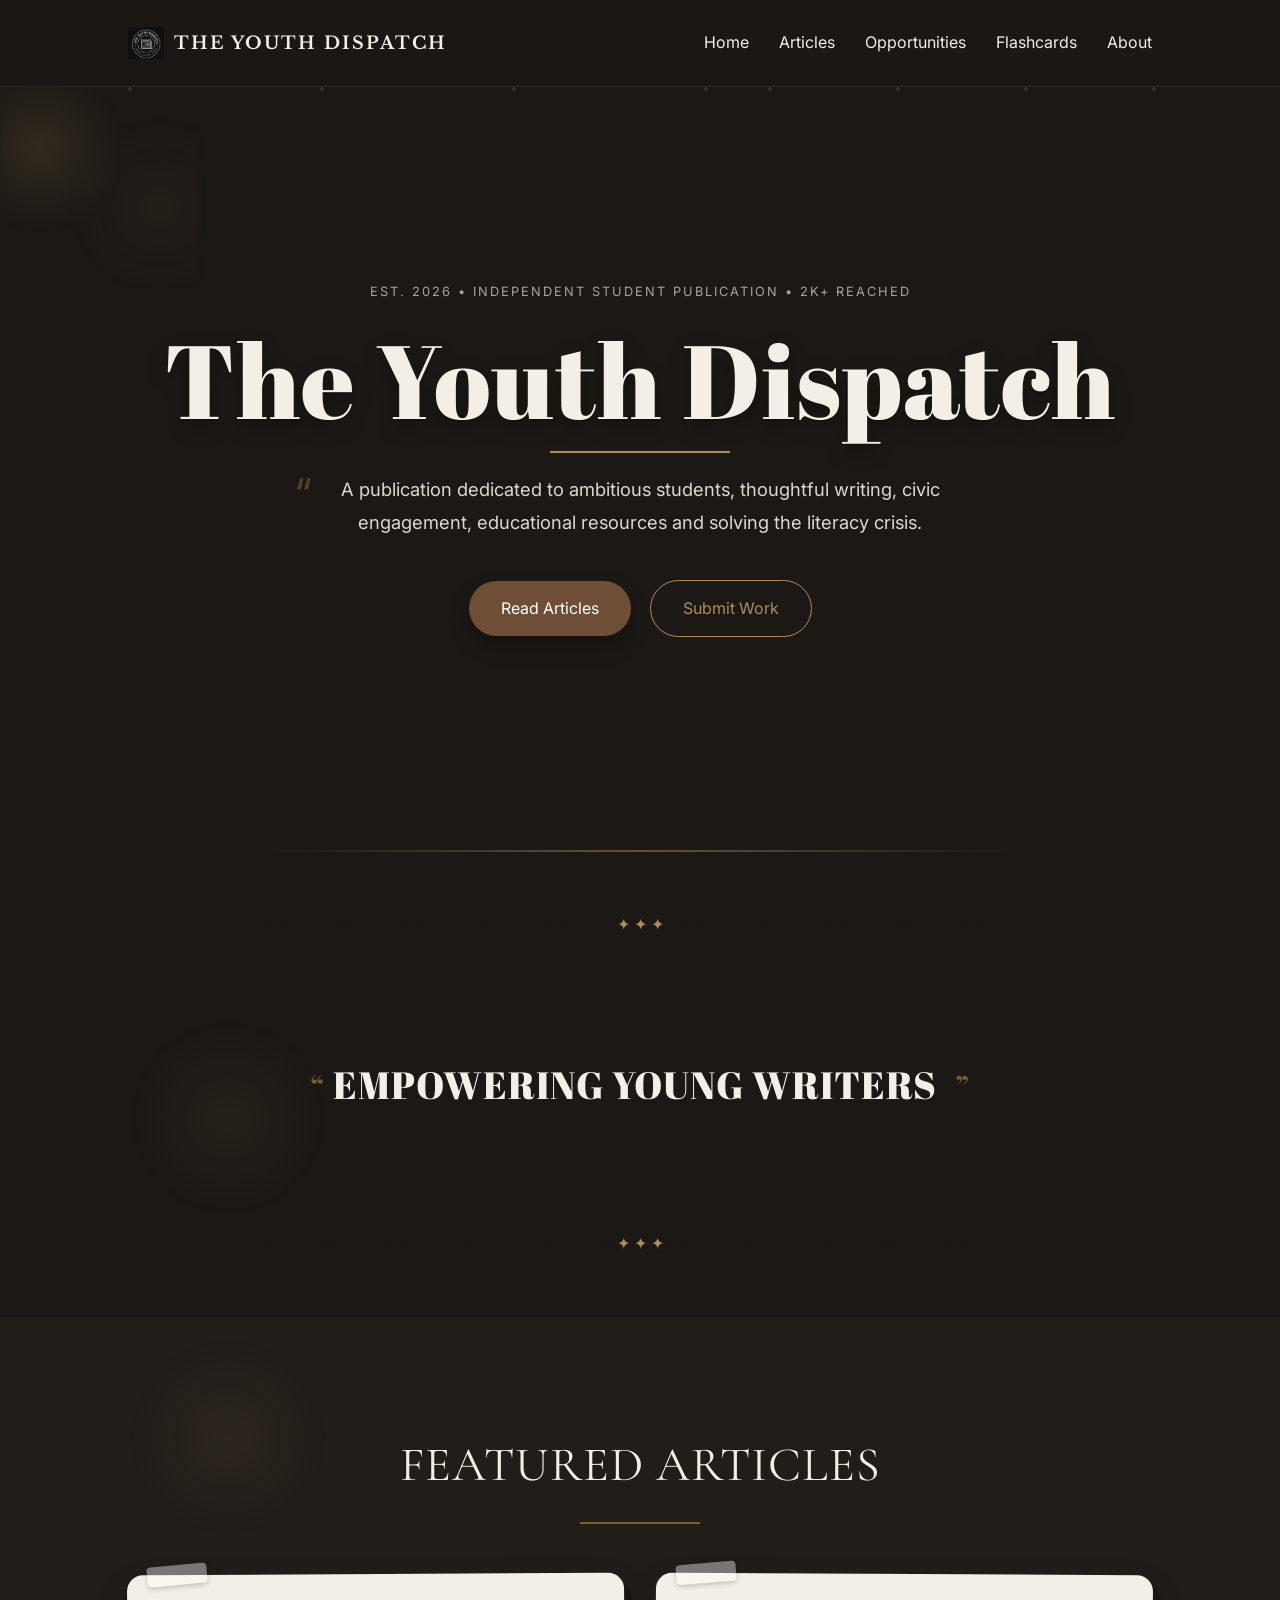
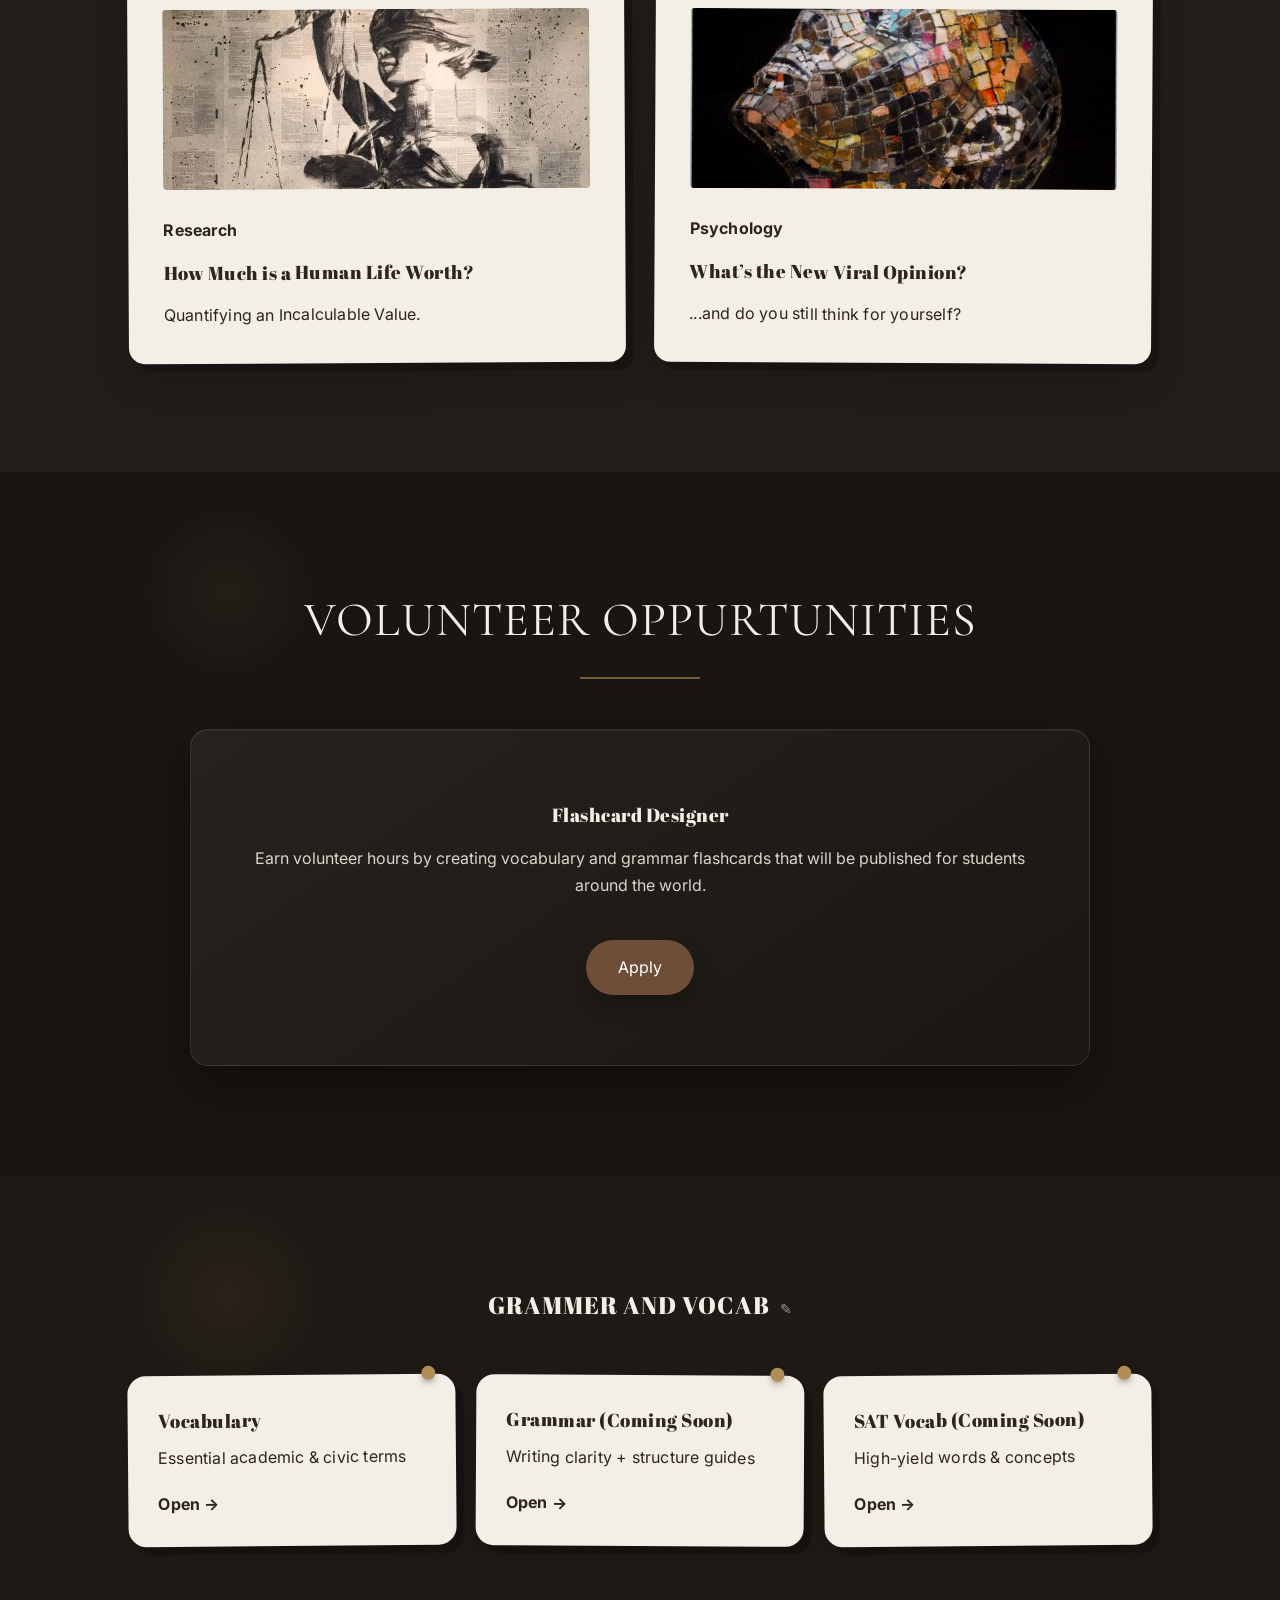
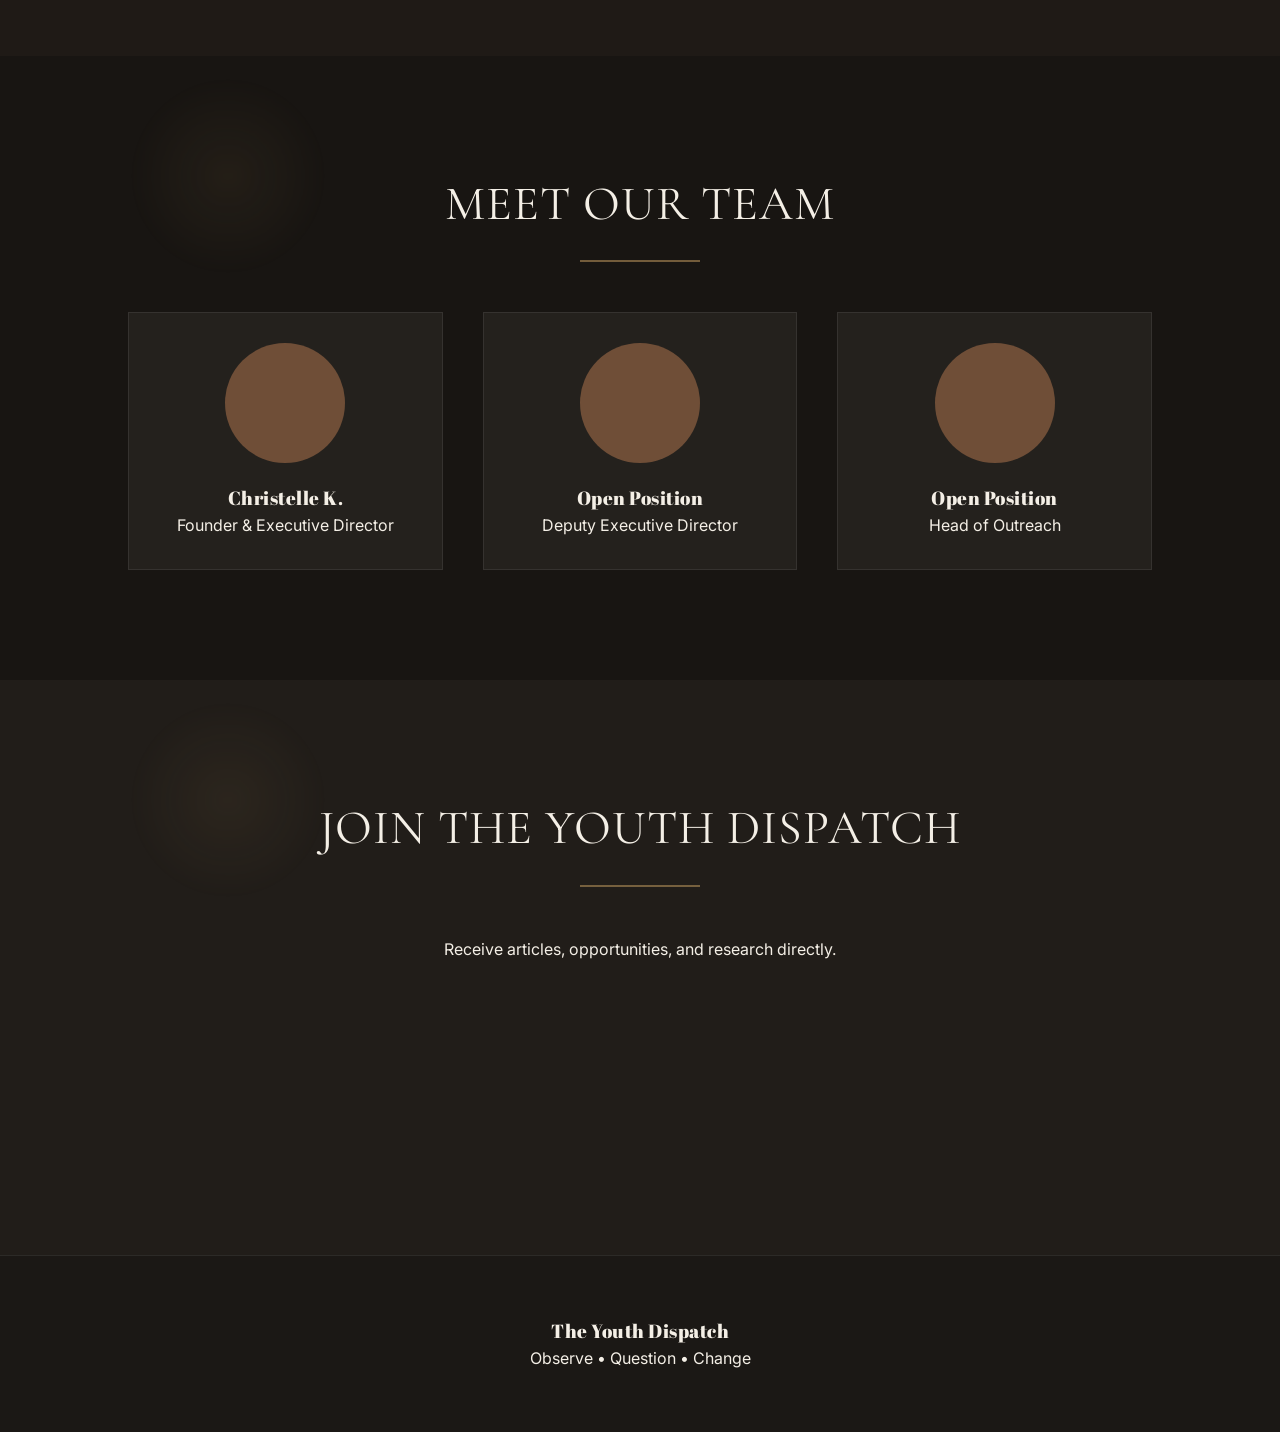
==== commit 846a0214: "Modify iframe for Substack embed in index.html Updated iframe attributes for the Substack embed." ====
--- a/index.html
+++ b/index.html
@@ -184,13 +184,14 @@
 
     <p>Receive articles, opportunities, and research directly.</p>
 
-    <div class="substack-container">
-        <iframe 
-            src="https://theyouthdispatch.substack.com/embed?transparent=1"
-            frameborder="0"
-            scrolling="no">
-        </iframe>
-    </div>
+    <iframe 
+        src="https://theyouthdispatch.substack.com/embed?transparent=1&light=1"
+        width="480"
+        height="150"
+        style="border: 0; background: transparent"
+        frameborder="0"
+        scrolling="no">
+    </iframe>
 
 </section>
 
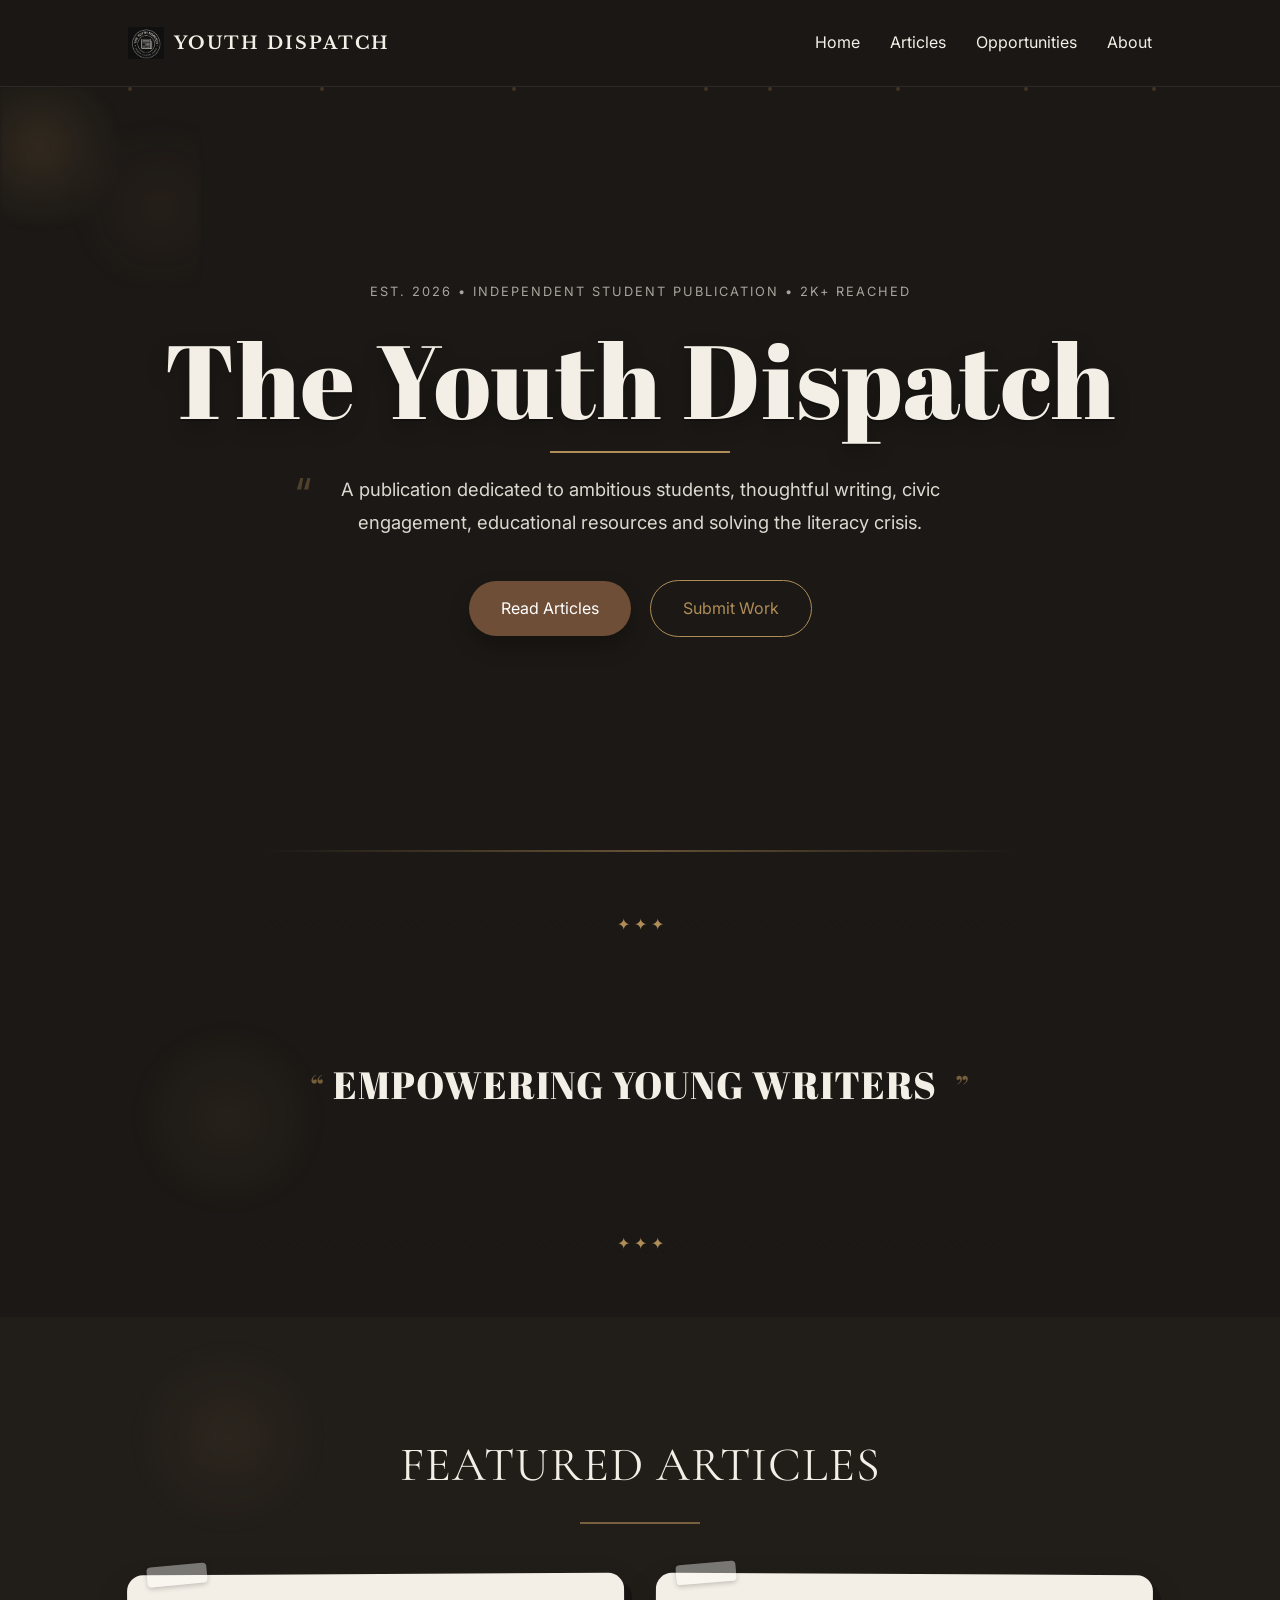
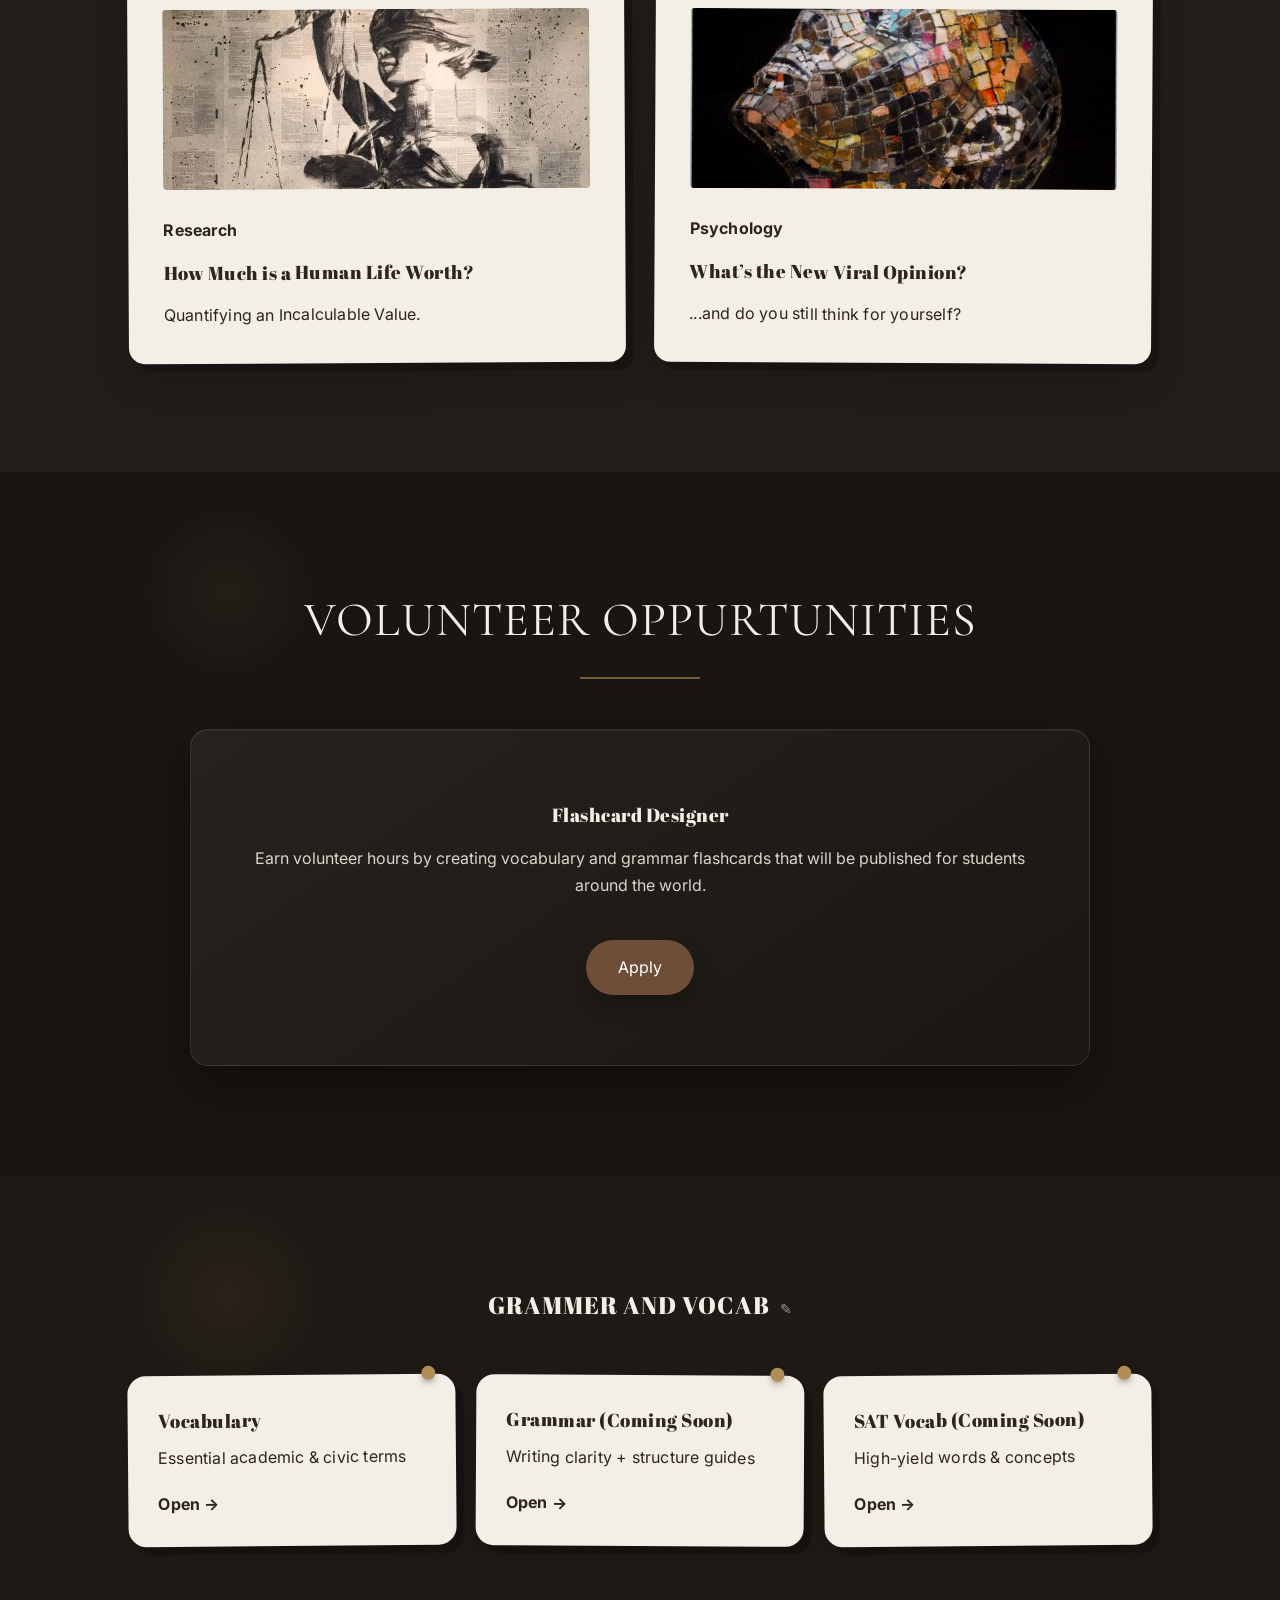
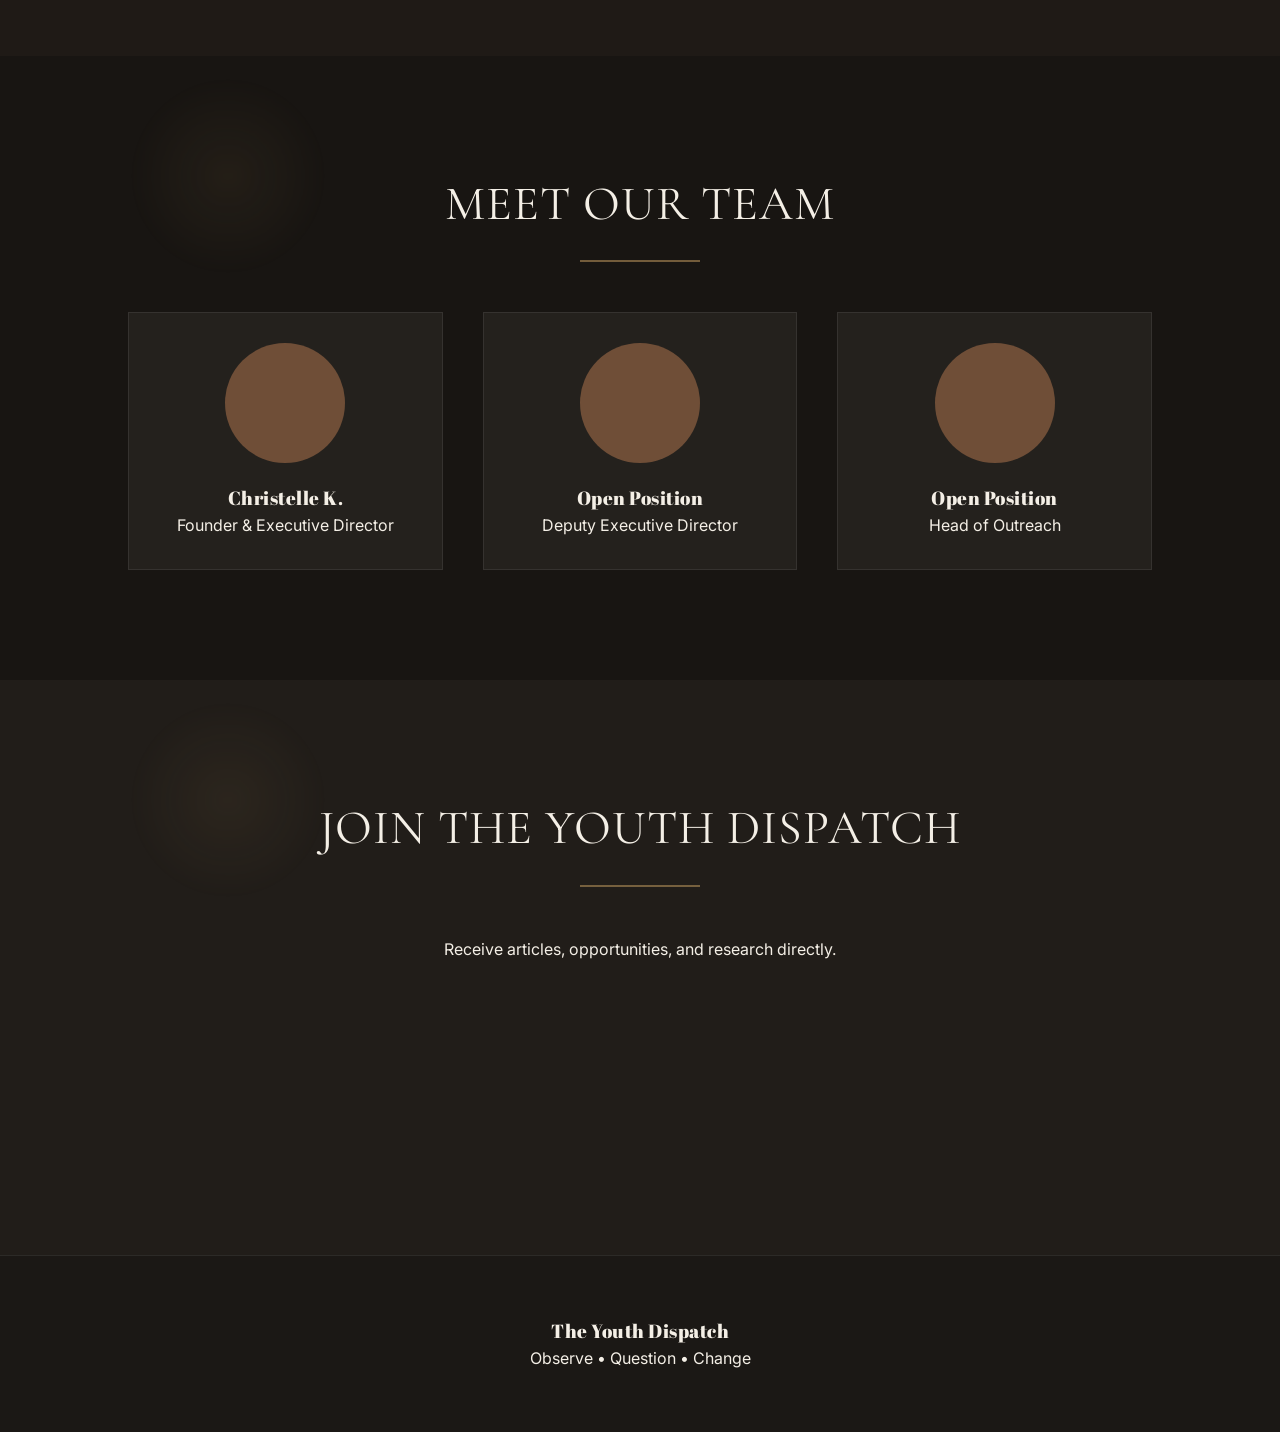
==== commit f7e2cfba: "Change logo text from 'THE YOUTH DISPATCH' to 'YOUTH DISPATCH'" ====
--- a/index.html
+++ b/index.html
@@ -18,14 +18,13 @@
 <nav>
     <div class="logo-container">
     <img src="images/logo.png" class="logo-img">
-    <div class="logo">THE YOUTH DISPATCH</div>
+    <div class="logo">YOUTH DISPATCH</div>
 </div>
 
     <ul>
         <li><a href="index.html">Home</a></li>
 <li><a href="articles.html">Articles</a></li>
 <li><a href="opportunities.html">Opportunities</a></li>
-<li><a href="flashcards.html">Flashcards</a></li>
 <li><a href="about.html">About</a></li>
     </ul>
 </nav>
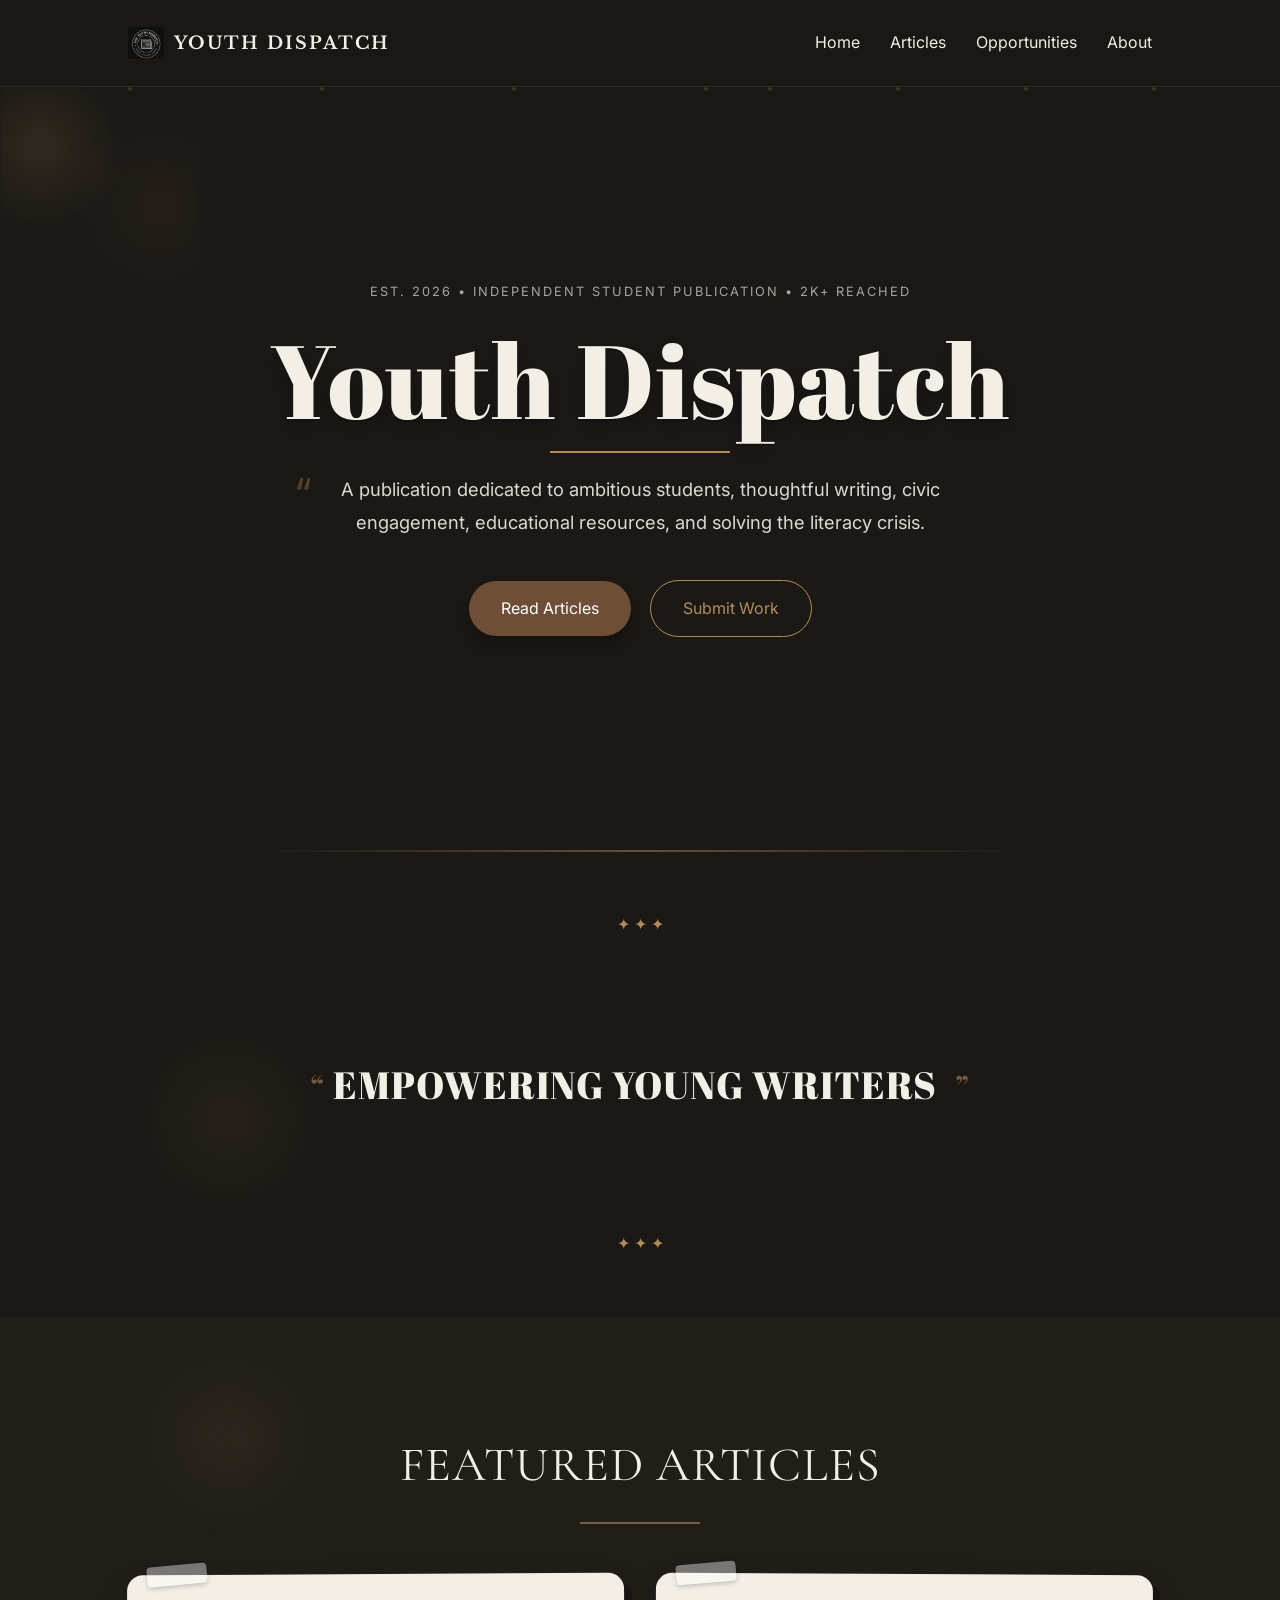
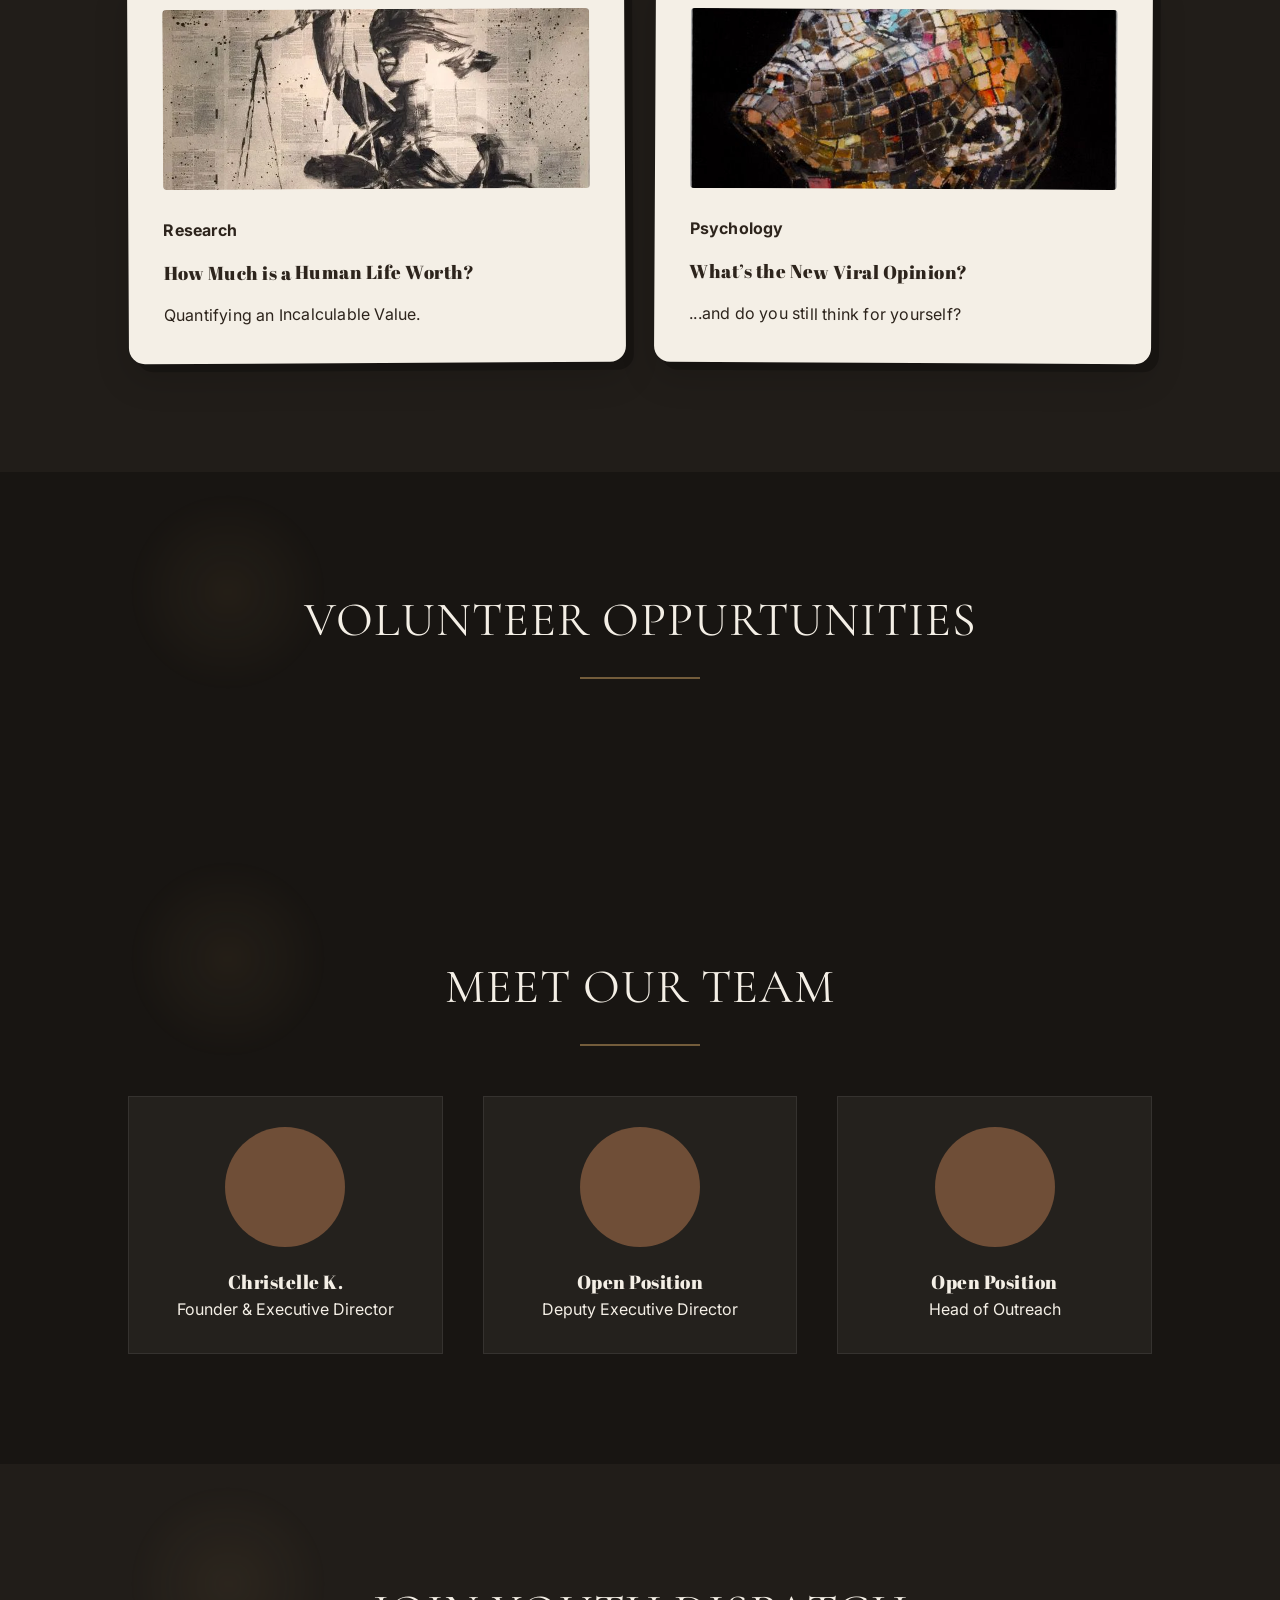
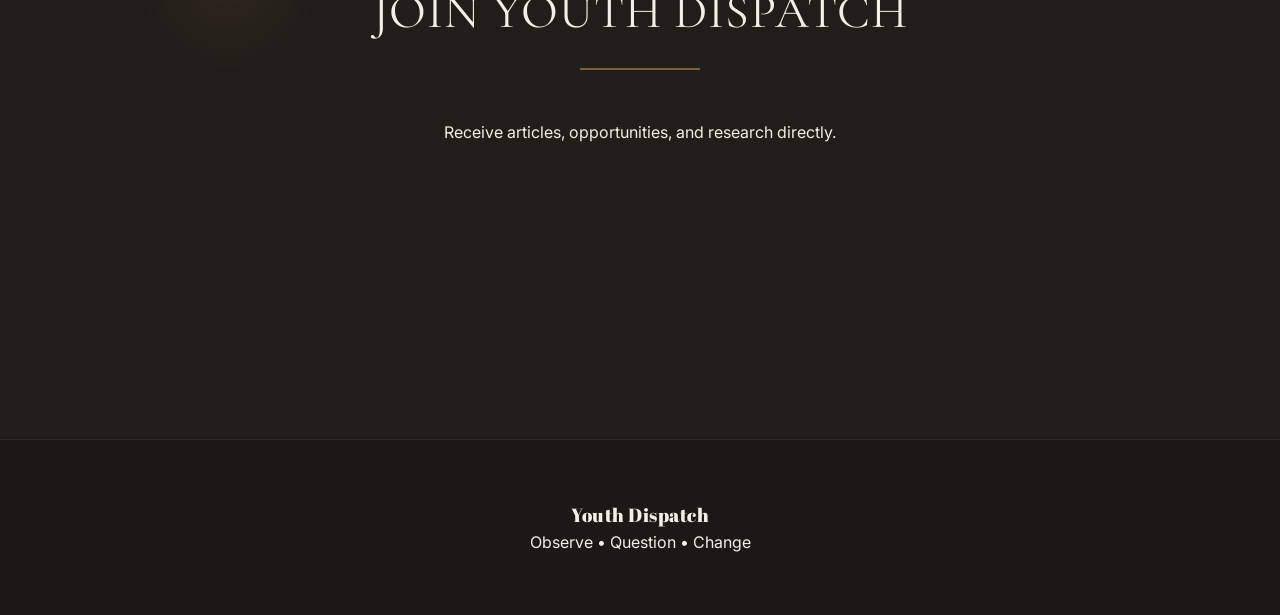
==== commit 11b3400a: "Update title and headings to remove 'The'" ====
--- a/index.html
+++ b/index.html
@@ -4,7 +4,7 @@
 <meta charset="UTF-8">
 <meta name="viewport" content="width=device-width, initial-scale=1.0">
     
-<title>The Youth Dispatch</title>
+<title>Youth Dispatch</title>
 
 <link rel="stylesheet" href="style.css">
     
@@ -46,13 +46,13 @@
  EST. 2026 • INDEPENDENT STUDENT PUBLICATION • 2K+ REACHED
 </p>
         <h1>
-           The Youth Dispatch
+           Youth Dispatch
         </h1>
 
         <p class="subtitle">
             A publication dedicated to ambitious students,
             thoughtful writing, civic engagement,
-            educational resources and solving the literacy crisis.
+            educational resources, and solving the literacy crisis.
         </p>
 
 <div class="hero-buttons">
@@ -109,45 +109,9 @@
 
     <h2>Volunteer Oppurtunities</h2>
 
-    <div class="opportunity-card">
-        <h3>Flashcard Designer</h3>
-
-        <p>
-          Earn volunteer hours by creating vocabulary and grammar flashcards that will be published for students around the world.
-        </p>
-
-        <a href="https://docs.google.com/forms/d/e/1FAIpQLSemqC6NkxtMwnNIuoJv3uPLHJVHz5WD8I9kHKf4zxJgPSCjNw/viewform?usp=sharing&ouid=114532256210202886837" class="btn">Apply</a>
-    </div>
 
 </section>
 
-<section class="index-section reveal">
-
-    <h2>Grammer and Vocab</h2>
-
-    <div class="index-grid">
-
-        <a href="vocabulary.html" class="index-card">
-            <h3>Vocabulary</h3>
-            <p>Essential academic & civic terms</p>
-            <span>Open →</span>
-        </a>
-
-        <a href="grammar.html" class="index-card">
-            <h3>Grammar (Coming Soon)</h3>
-            <p>Writing clarity + structure guides</p>
-            <span>Open →</span>
-        </a>
-
-        <a href="sat.html" class="index-card">
-            <h3>SAT Vocab (Coming Soon)</h3>
-            <p>High-yield words & concepts</p>
-            <span>Open →</span>
-        </a>
-
-    </div>
-
-</section>
 
 <section class="contributors reveal">
 
@@ -179,7 +143,7 @@
 
 <section class="newsletter">
 
-    <h2>Join The Youth Dispatch</h2>
+    <h2>Join Youth Dispatch</h2>
 
     <p>Receive articles, opportunities, and research directly.</p>
 
@@ -196,7 +160,7 @@
 
 <footer>
 
-    <h3>The Youth Dispatch</h3>
+    <h3>Youth Dispatch</h3>
 
     <p>
         Observe • Question • Change
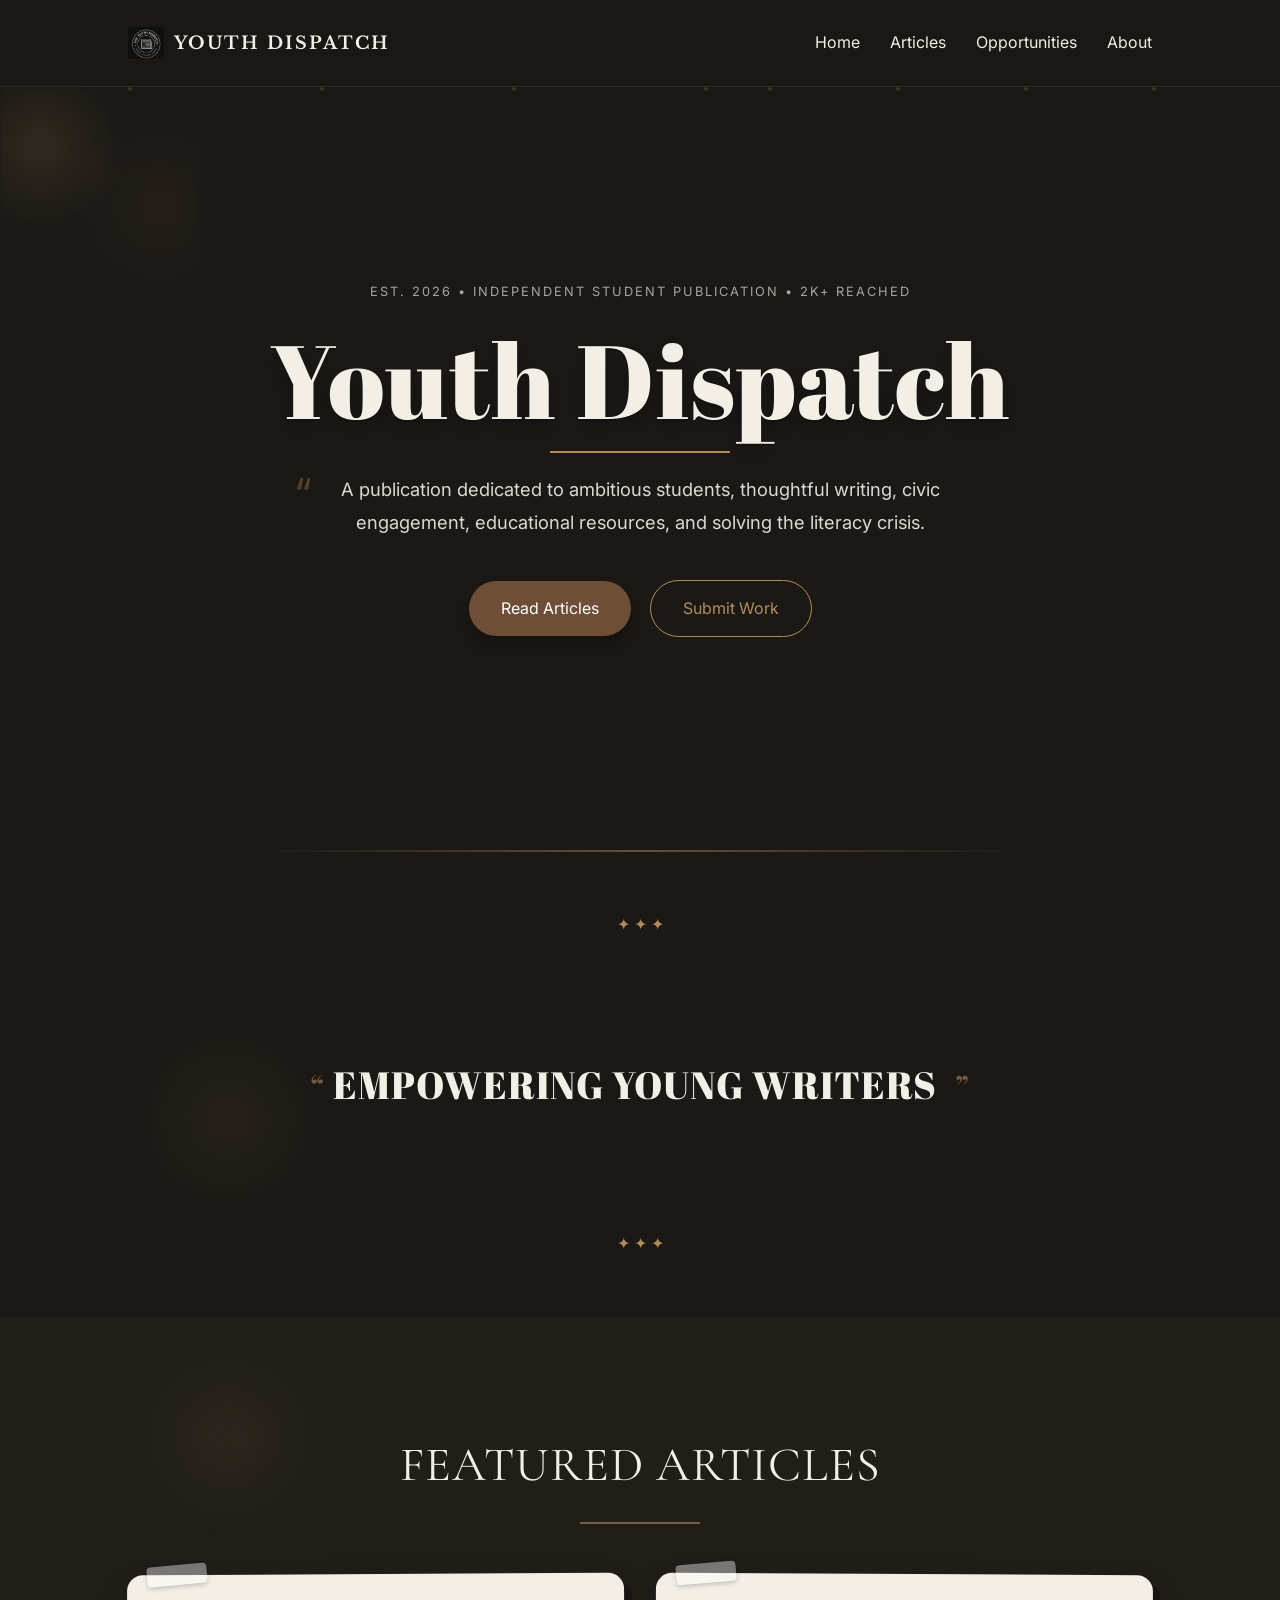
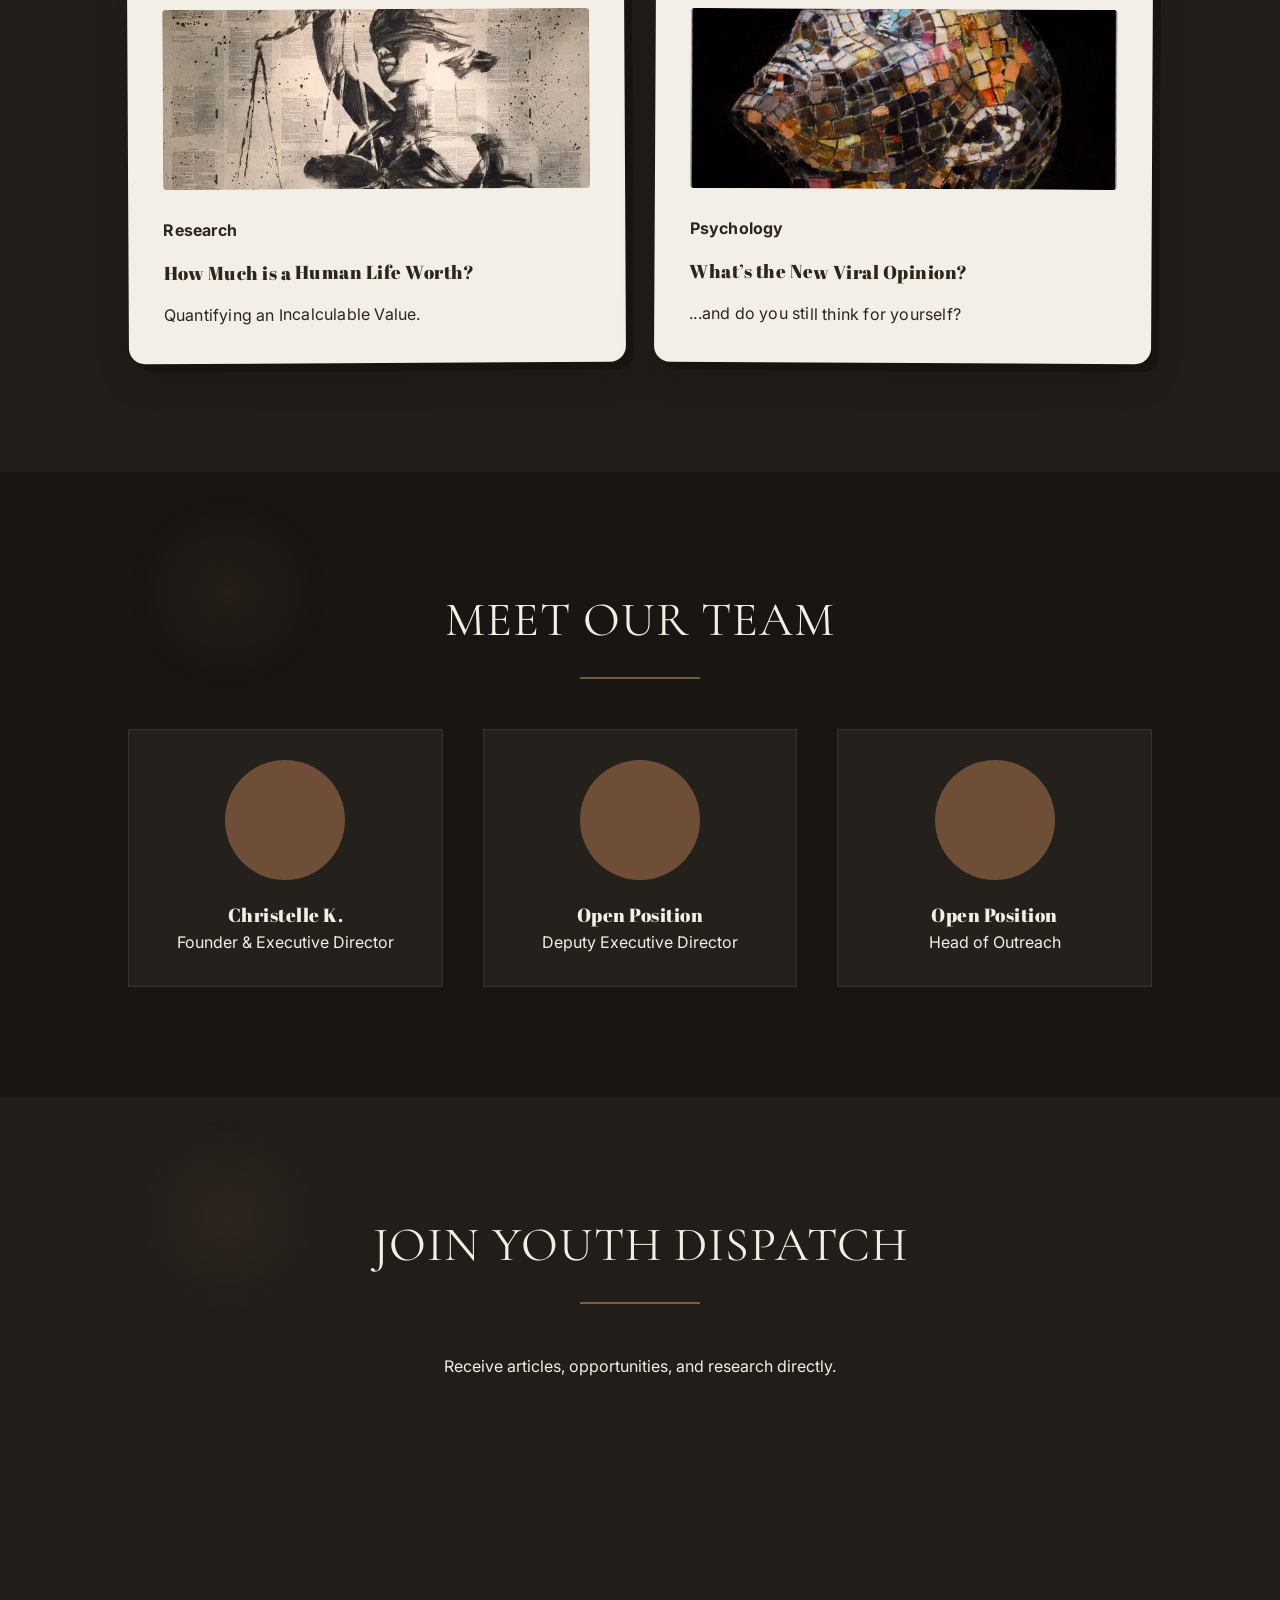
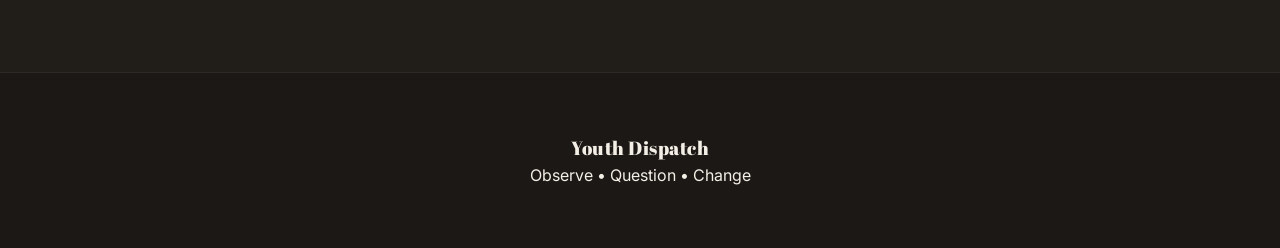
==== commit fa7e60da: "Remove Volunteer Opportunities section Removed the Volunteer Opportunities section from the HTML." ====
--- a/index.html
+++ b/index.html
@@ -105,13 +105,6 @@
 
 </section>
 
-<section class="opportunity">
-
-    <h2>Volunteer Oppurtunities</h2>
-
-
-</section>
-
 
 <section class="contributors reveal">
 
